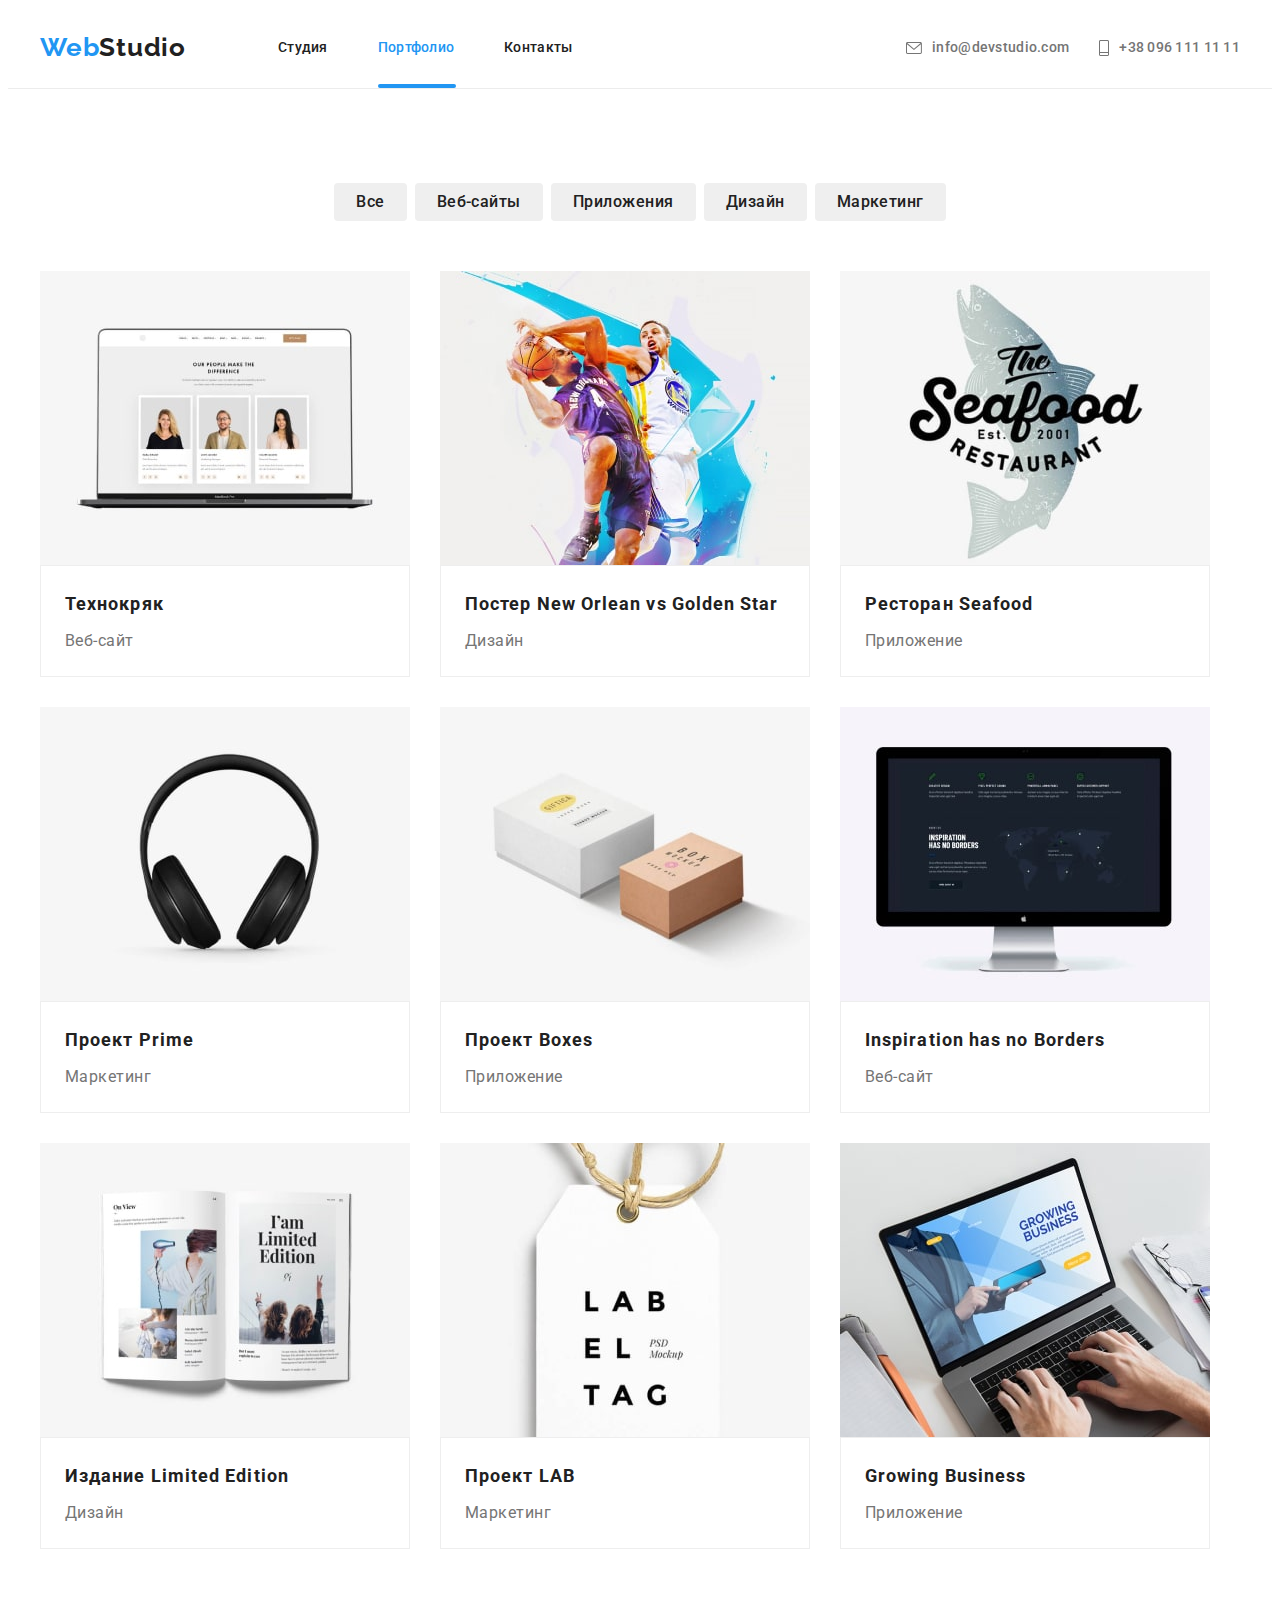
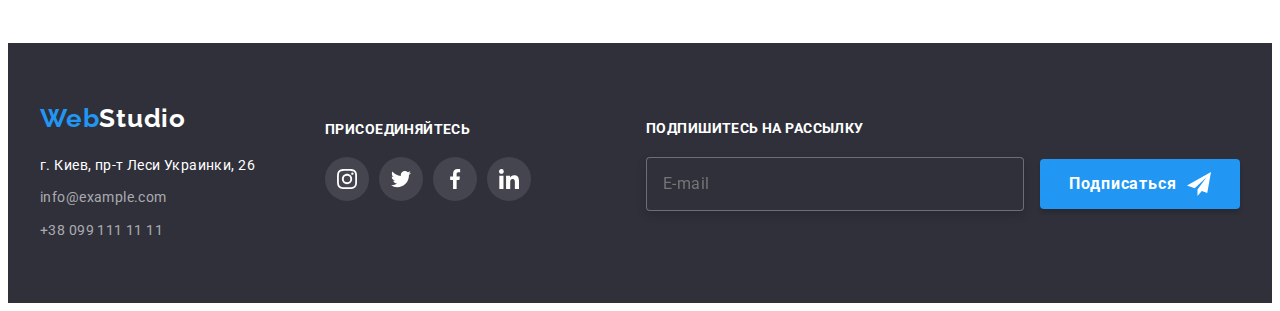
==== portfolio.html @ cbe9bf44 "перекинув дз7" ====
<!DOCTYPE html>
<html lang="ru">
<head>
    <meta charset="UTF-8">
    <meta http-equiv="X-UA-Compatible" content="IE=edge">
    <meta name="viewport" content="width=device-width, initial-scale=1.0">
    <title>Portfolio</title>
    <link rel="stylesheet" href="./css/main.min.css">
    <link rel="preconnect" href="https://fonts.googleapis.com">
    <link rel="preconnect" href="https://fonts.gstatic.com" crossorigin>
    <link href="https://fonts.googleapis.com/css2?family=Raleway:wght@700&family=Roboto:wght@400;500;700;900&display=swap"
        rel="stylesheet">
    <link rel="stylesheet" href="https://cdnjs.cloudflare.com/ajax/libs/modern-normalize/1.1.0/modern-normalize.min.css"
        integrity="sha512-wpPYUAdjBVSE4KJnH1VR1HeZfpl1ub8YT/NKx4PuQ5NmX2tKuGu6U/JRp5y+Y8XG2tV+wKQpNHVUX03MfMFn9Q=="
        crossorigin="anonymous" referrerpolicy="no-referrer" />
</head>
<body>
    <!-- Шапка сторінки -->
    <header class="page-header">
        <div class="container">
        <!-- Основна навігація -->
        <div class="header-style">
        <nav class="header-nav">
            <a href="index.html" class="page-header__logo"><span class="page-header__logo-color">Web</span>Studio</a>
            <ul class="page-header-list">
                <li class="page-header-list__item"><a href="./index.html" class="header-list__link">Студия</a></li>
                <li class="page-header-list__item"><a href="./portfolio.html" class="header-list__link current current-portfolio">Портфолио</a></li>
                <li class="page-header-list__item"><a href="" class="header-list__link">Контакты</a></li>
            </ul>
        </nav>
        <ul class="header-right-list">
            <li class="header-right__item">
                <a class="header-right__link" href="mailto:info@devstudio.com"> 
                <svg class="header-right__icon" width='16' height='12'><use href="./images/icons.svg#icon-email"></use></svg>info@devstudio.com</a>
            </li>
            <li class="header-right__item">
                <a class="header-right__link" href="tel:+380961111111"> 
                <svg class="header-right__icon" width='10' height='16'><use href="./images/icons.svg#icon-phone"></use></svg> +38 096 111 11 11</a>
            </li>
        </ul>
        </div>
        </div>
    </header>
    <!-- Унікальність сторінки -->
    <main class="page-main-portfolio">
    <!-- Перша секція -->
    <section class="first-section-portfolio">
        <div class="container">
        <h1 hidden>Portfolio</h1>
        <ul class="first-section-portfolio-list">
            <li class="first-section-portfolio-list__item"> <button type="button" class="first-section-portfolio-list__btn pointer">Все</button> </li>
            <li class="first-section-portfolio-list__item"> <button type="button" class="first-section-portfolio-list__btn pointer">Веб-сайты</button> </li>
            <li class="first-section-portfolio-list__item"> <button type="button" class="first-section-portfolio-list__btn pointer">Приложения</button> </li>
            <li class="first-section-portfolio-list__item"> <button type="button" class="first-section-portfolio-list__btn pointer">Дизайн</button> </li>
            <li class="first-section-portfolio-list__item"> <button type="button" class="first-section-portfolio-list__btn pointer">Маркетинг</button> </li>
         </ul>
        <ul class="portfolio-second-list">
            <li class="portfolio-second-list__item">
                <div class="portfolio-second-list__thumb">   
                <img src="./images/laptop.jpg" alt="Технокряк" width="370" height="294">
                <p class="portfolio-second-list__text-thumb">Технокряк это современная площадка распространения коронавируса. Компании используют эту платформу для цифрового шпионажа и атак на защищённые сервера конкурентов.</p>
                </div>
                <div class="portfolio-card-border">
                <h2 class="portfolio-second-list__title">Технокряк</h2>
                <p class="portfolio-second-list__text">Веб-сайт</p>
                </div>
            </li>
            <li class="portfolio-second-list__item">
                <div class="portfolio-second-list__thumb">
                <img src="./images/poster.jpg" alt="Постер" width="370" height="294">
                <p class="portfolio-second-list__text-thumb">Технокряк это современная площадка распространения коронавируса. Компании используют эту платформу для цифрового шпионажа и атак на защищённые сервера конкурентов.</p>
                </div>
                <div class="portfolio-card-border">
                <h2 class="portfolio-second-list__title">Постер New Orlean vs Golden Star</h2>
                <p class="portfolio-second-list__text">Дизайн</p>
                </div>
            </li>
            <li class="portfolio-second-list__item">
                <div class="portfolio-second-list__thumb">
                <img src="./images/seafood.jpg" alt="Ресторан" width="370" height="294">
                <p class="portfolio-second-list__text-thumb">Технокряк это современная площадка распространения коронавируса. Компании используют эту платформу для цифрового шпионажа и атак на защищённые сервера конкурентов.</p>
                </div>
                <div class="portfolio-card-border">
                <h2 class="portfolio-second-list__title">Ресторан Seafood</h2>
                <p class="portfolio-second-list__text">Приложение</p>
                </div>
            </li>
            <li class="portfolio-second-list__item">
                <div class="portfolio-second-list__thumb">
                <img src="./images/headphone.jpg" alt="Проект-Prime" width="370" height="294">
                <p class="portfolio-second-list__text-thumb">Технокряк это современная площадка распространения коронавируса. Компании используют эту платформу для цифрового шпионажа и атак на защищённые сервера конкурентов.</p>
                </div>
                <div class="portfolio-card-border">
                <h2 class="portfolio-second-list__title">Проект Prime</h2>
                <p class="portfolio-second-list__text">Маркетинг</p>
                </div>
            </li>
            <li class="portfolio-second-list__item">
                <div class="portfolio-second-list__thumb">
                <img src="./images/boxes.jpg" alt="Проект-Boxes" width="370" height="294">
                <p class="portfolio-second-list__text-thumb">Технокряк это современная площадка распространения коронавируса. Компании используют эту платформу для цифрового шпионажа и атак на защищённые сервера конкурентов.</p>
                </div>
                <div class="portfolio-card-border">
                <h2 class="portfolio-second-list__title">Проект Boxes</h2>
                <p class="portfolio-second-list__text">Приложение</p>
                </div>
            </li>
            <li class="portfolio-second-list__item">
                <div class="portfolio-second-list__thumb">
                <img src="./images/screen.jpg" alt="Монитор" width="370" height="294">
                <p class="portfolio-second-list__text-thumb">Технокряк это современная площадка распространения коронавируса. Компании используют эту платформу для цифрового шпионажа и атак на защищённые сервера конкурентов.</p>
                </div>
                <div class="portfolio-card-border">
                <h2 class="portfolio-second-list__title">Inspiration has no Borders</h2>
                <p class="portfolio-second-list__text">Веб-сайт</p>
                </div>
            </li>
            <li class="portfolio-second-list__item">
                <div class="portfolio-second-list__thumb">
                <img src="./images/book.jpg" alt="Книга" width="370" height="294">
                <p class="portfolio-second-list__text-thumb">Технокряк это современная площадка распространения коронавируса. Компании используют эту платформу для цифрового шпионажа и атак на защищённые сервера конкурентов.</p>
                </div>
                <div class="portfolio-card-border">
                <h2 class="portfolio-second-list__title">Издание Limited Edition</h2>
                <p class="portfolio-second-list__text">Дизайн</p>
                </div>
            </li>
            <li class="portfolio-second-list__item">
                <div class="portfolio-second-list__thumb">
                <img src="./images/lab.jpg" alt="Проект-LAB" width="370" height="294">
                <p class="portfolio-second-list__text-thumb">Технокряк это современная площадка распространения коронавируса. Компании используют эту платформу для цифрового шпионажа и атак на защищённые сервера конкурентов.</p>
                </div>
                <div class="portfolio-card-border">
                <h2 class="portfolio-second-list__title">Проект LAB</h2>
                <p class="portfolio-second-list__text">Маркетинг</p>
                </div>
            </li>
            <li class="portfolio-second-list__item">
                <div class="portfolio-second-list__thumb">
                <img src="./images/business.jpg" alt="Бизнес" width="370" height="294">
                <p class="portfolio-second-list__text-thumb">Технокряк это современная площадка распространения коронавируса. Компании используют эту платформу для цифрового шпионажа и атак на защищённые сервера конкурентов.</p>
                </div>
                <div class="portfolio-card-border">
                <h2 class="portfolio-second-list__title">Growing Business</h2>
                <p class="portfolio-second-list__text">Приложение</p>
                </div>
            </li>
        </ul>
        </div>
    </section>
    </main>
    <!-- підвал сторінки -->
    <footer class="page-footer">
        <div class="container footer">
        <div class="page-footer__left-part left-part">
            <a href="index.html" class="left-part__link"><span class="page-footer__logo-color">Web</span>Studio</a>
        <address class="page-footer-location">
            г. Киев, пр-т Леси Украинки, 26 <br>
            <a href="mailto:info@example.com" class="page-footer-location__link">info@example.com</a> <br>
            <a href="tel:+380991111111" class="page-footer-location__link">+38 099 111 11 11</a>
        </address>
        </div>
        <div class="page-footer__center-part center-part">
            <h3 class="center-part__text">ПРИСОЕДИНЯЙТЕСЬ</h3>
            <ul class="center-part__list">
                <li class="center-part__item">
                    <a class="center-part__link" href="https://www.instagram.com/" target="_blank">
                        <svg class="center-part__icon" width='20' height='20'>
                            <use href="./images/icons.svg#icon-instagram"></use>
                        </svg>
                    </a>
                </li>
                <li class="center-part__item">
                    <a class="center-part__link" href="https://twitter.com/?lang=uk" target="_blank">
                        <svg class="center-part__icon" width='20' height='20'>
                            <use href="./images/icons.svg#icon-twitter"></use>
                        </svg>
                    </a>
                </li>
                <li class="center-part__item">
                    <a class="center-part__link" href="https://uk-ua.facebook.com/" target="_blank" >
                        <svg class="center-part__icon" width='20' height='20'>
                            <use href="./images/icons.svg#icon-facebook"></use>
                        </svg>
                    </a>
                </li>
                <li class="center-part__item">
                    <a class="center-part__link" href="https://www.linkedin.com/" target="_blank">
                        <svg class="center-part__icon" width='20' height='20'>
                            <use href="./images/icons.svg#icon-linkedin"></use>
                        </svg>
                    </a>
                </li>
            </ul>
        </div>
        <div class="page-footer__right-part right-part">
            <form action="" autocomplete="off">
                <p class="right-part__text">Подпишитесь на рассылку</p>
                <label for="mail"></label>
                <input class="right-part__input" type="email" name="mail" id="mail" placeholder="E-mail">
                <button class="page-footer-button" type="submit">Подписаться<svg class="page-footer-button__icon" width='24' height='24'><use href="./images/icons.svg#icon-send"></use></svg></button>
            </form>
        </div>
        </div>
    </footer>
</body>
</html>
---- css/main.min.css ----
:root{--blue-text-color: #2196f3;--title-text-color: #212121;--secondary-text-color: #ffffff;--primary-text-color: #757575;--support-text-color: rgba(255, 255, 255, 0.6);--color-four-section: #f5f4fa;--background-color-footer: #2f303a;--time-animation: 250ms;--cubik-transform: cubic-bezier(0.4, 0, 0.2, 1)}body{font-family:"Roboto", sans-serif;color:var(--title-text-color);font-style:normal}img{display:block;max-width:100%}.container{padding-left:15px;padding-right:15px;width:1200px;margin:0 auto}.page-header{background-color:var(--secondary-text-color);border-bottom:1px solid #ececec}.header-style{display:flex;align-items:center}.header-nav{display:flex;align-items:center;position:relative}.page-header__logo{color:var(--title-text-color);font-family:"Raleway", serif;font-style:normal;font-weight:bold;font-size:26px;line-height:1.19;letter-spacing:0.03em;text-decoration:none;width:145px;display:block;margin-right:auto;margin-top:24px;margin-bottom:25px}.page-header__logo-color,.page-footer__logo-color{color:var(--blue-text-color)}.page-header-list{list-style:none;display:flex;padding-left:93px;margin-top:0px;margin-bottom:0px}.page-header-list__item:not(:last-child){margin-right:50px}.header-right-list{display:flex;align-items:center;margin-left:auto;margin-top:0;margin-bottom:0;padding-left:0;list-style:none}.header-right__item{margin-right:30px}.header-right__item:last-child{margin-right:0}.header-right__item:hover,.header-right__item:focus{fill:var(--blue-text-color);transition:fill var(--time-animation) var(--cubik-transform)}.header-list__link{display:flex;padding-top:20px;padding-bottom:20px;transition:var(--time-animation) var(--cubik-transform);color:var(--title-text-color);text-decoration:none;font-family:"Roboto";font-style:normal;font-weight:500;font-size:14px;line-height:1.14;letter-spacing:0.02em}.header-list__link:hover,.header-list__link:focus{color:var(--blue-text-color);transition:color var(--time-animation) var(--cubik-transform)}.page-header .current{color:#2196f3;font-weight:500;font-size:14px}.page-header .current::after{position:absolute;bottom:0px;content:"";width:48px;height:4px;background-color:var(--blue-text-color);border-radius:4px;margin-top:28px}.page-header .current-portfolio::after{position:absolute;bottom:0px;content:"";width:78px;height:4px;background-color:var(--blue-text-color);border-radius:4px;margin-top:28px}.header-right__link{color:var(--primary-text-color);text-decoration:none;font-family:"Roboto";font-style:normal;font-weight:500;font-size:14px;line-height:1.14;letter-spacing:0.02em}.header-right__link:hover,.header-right__link:focus{color:var(--blue-text-color);transition:color var(--time-animation) var(--cubik-transform)}.header-right__link{display:flex;align-items:center;padding-top:20px;padding-bottom:20px;fill:var(--primary-text-color);transition:var(--time-animation) var(--cubik-transform)}.header-right__link:hover,.header-right__link:focus{fill:var(--blue-text-color);transition:fill var(--time-animation) var(--cubik-transform)}.header-right__icon{display:flex;align-items:center;margin-right:10px}.first-section{padding-top:200px;padding-bottom:200px}.first-section__style{background-color:#2f303a;background-image:linear-gradient(rgba(47,48,58,0.4), rgba(47,48,58,0.4)),url("../images/background-studio.jpg");background-repeat:no-repeat;background-position:center}.first-section__title{color:var(--secondary-text-color);font-family:"Roboto";font-style:normal;font-weight:900;font-size:44px;line-height:1.36;text-align:center;letter-spacing:0.06em;width:696px;display:inline-block;margin-bottom:30px;margin-left:237px;margin-right:237px;margin-top:0}.first-section__btn{color:var(--secondary-text-color);background-color:var(--blue-text-color);font-family:"Roboto";font-style:normal;font-weight:bold;font-size:16px;line-height:1.87;text-align:center;letter-spacing:0.06em;min-width:200px;display:inline-block;padding:10px;margin-top:0px;margin-left:485px;margin-right:485px;box-shadow:0px 4px 4px rgba(0,0,0,0.15);border-radius:4px;border:none;transition:var(--time-animation) var(--cubik-transform)}.first-section__btn:hover,.first-section__btn:focus{color:var(--blue-text-color);background-color:var(--secondary-text-color);border:none;transition:background-color var(--time-animation) var(--cubik-transform),color var(--time-animation) var(--cubik-transform),border var(--time-animation) var(--cubik-transform)}.pointer{cursor:pointer}.backdrop{position:fixed;top:0;left:0;width:100vw;height:100vh;background-color:rgba(0,0,0,0.2);display:flex;align-items:center;justify-content:center;opacity:1;transition:opacity 250ms cubic-bezier(0.4, 0, 0.2, 1);z-index:2}.backdrop.is-hidden .modal{transform:scale(0.8)}.backdrop.is-hidden{opacity:0;pointer-events:none}.modal{position:relative;min-height:581px;min-width:528px;background-color:#fff;box-shadow:0px 1px 3px rgba(0,0,0,0.12),0px 1px 1px rgba(0,0,0,0.14),0px 2px 1px rgba(0,0,0,0.2);border-radius:4px;transform:scale(1);transition:transform 250ms cubic-bezier(0.4, 0, 0.2, 1)}.modal__btn{position:absolute;right:8px;top:8px;width:30px;height:30px;border:1px solid rgba(0,0,0,0.1);background-color:unset;border-radius:50%;padding:0;margin:0;display:flex;align-items:center;justify-content:center}.modal__close-icon{transition:var(--time-animation) var(--cubik-transform)}.modal__close-icon:hover,.modal__close-icon:focus{fill:var(--blue-text-color);cursor:pointer;transition:fill var(--time-animation) var(--cubik-transform)}.form{max-width:100%;margin-left:auto;margin-right:auto;padding:40px}.form__text{font-family:Roboto;font-style:normal;font-weight:bold;font-size:20px;line-height:1.15;text-align:center;letter-spacing:0.03em;color:#212121;display:flex;align-items:center;justify-content:center}.form-field{display:flex;flex-direction:column;margin-top:10px;position:relative}.form-field__label{font-family:Roboto;font-style:normal;font-weight:normal;font-size:12px;line-height:1.16;letter-spacing:0.01em;color:#757575;margin-bottom:4px}.form-field__input{width:448px;height:40px;border:1px solid rgba(33,33,33,0.2);border-radius:4px;padding:11px 42px;transition:var(--time-animation) var(--cubik-transform)}.form-field__input:hover,.form-field__input:focus{border-color:var(--blue-text-color);outline:none;cursor:pointer;transition:border-color var(--time-animation) var(--cubik-transform)}.form-field__icon{right:0;left:0;position:absolute;transform:translateY(60%);margin-left:12px;transition:var(--time-animation) var(--cubik-transform)}.form-field__icon:hover,.form-field__icon:focus{fill:var(--blue-text-color);cursor:pointer;transition:fill var(--time-animation) var(--cubik-transform)}.form-field__input:hover+.form-field__icon,.form-field__input:focus+.form-field__icon{fill:var(--blue-text-color);transition:fill var(--time-animation) var(--cubik-transform)}.form-field__textarea{padding:12px 16px;width:448px;height:120px;resize:none;border:1px solid rgba(33,33,33,0.2);border-radius:4px;transition:var(--time-animation) var(--cubik-transform)}.form-field__textarea:hover,.form-field__textarea:focus{border-color:var(--blue-text-color);outline:none;cursor:pointer;transition:border-color var(--time-animation) var(--cubik-transform)}.form-field textarea::placeholder{font-family:Roboto;font-style:normal;font-weight:normal;font-size:14px;line-height:1.14;letter-spacing:0.01em;color:rgba(117,117,117,0.5)}.form-checkbox{position:relative;display:flex;align-items:center;justify-content:center;margin-top:20px;margin-bottom:30px}.form-checkbox__text{font-family:Roboto;font-style:normal;font-weight:normal;font-size:14px;line-height:1.71;letter-spacing:0.03em;color:#757575;display:flex;align-items:center}.form-checkbox__input{position:absolute;width:1px;height:1px;margin:-1px;border:0;padding:0;clip:rect(0 0 0 0);overflow:hidden}.form-checkbox__icon-border{display:inline-block;width:16px;height:15px;border:2px solid #212121;border-radius:3px;margin-right:8px;position:relative}.form-checkbox__input:checked+.form-checkbox__icon-border{border-color:transparent;background-color:var(--blue-text-color);background-image:url("../images/check.svg");background-size:contain;background-origin:border-box;background-repeat:no-repeat;background-position:0% 50%}.form-checkbox__contract-link{color:var(--blue-text-color);font-family:Roboto;font-style:normal;font-weight:normal;font-size:14px;line-height:1.71;letter-spacing:0.03em;margin-left:4px}.form-checkbox__contract-link:hover,.form-checkbox__contract-link:focus{color:var(--blue-text-color)}.form-button{width:200px;height:50px;display:flex;margin-left:auto;margin-right:auto;align-items:center;justify-content:center;font-family:Roboto;font-style:normal;font-weight:bold;font-size:16px;line-height:1.87;letter-spacing:0.06em;color:#ffffff;padding:0;background-color:var(--blue-text-color);box-shadow:0px 4px 4px rgba(0,0,0,0.15);border-radius:4px;border:none;cursor:pointer}.second-section{background-color:var(--secondary-text-color);margin-top:0px;margin-bottom:0px;padding-top:94px;padding-bottom:94px}.second-section-list{list-style:none;margin-top:0px;margin-bottom:0px;padding-left:0px;display:flex;flex-wrap:wrap}.second-section-list__item{width:270px;margin-right:30px}.second-section-list__item:nth-child(4n){margin-right:0}.second-section-list__thumb{background-color:#f5f4fa;margin-bottom:30px;height:120px;display:flex;align-items:center;justify-content:center}.second-section-list__icon{display:flex;align-items:center}.second-section-list__title{color:var(--title-text-color);font-family:Roboto;font-style:normal;font-weight:bold;font-size:14px;line-height:1.14;letter-spacing:0.03em;margin-top:0px;margin-bottom:0px}.second-section-list__text{color:var(--primary-text-color);font-family:Roboto;font-style:normal;font-weight:normal;font-size:14px;line-height:1.71;letter-spacing:0.03em;margin-bottom:0}.third-section{padding-bottom:94px}.third-section__title{color:var(--title-text-color);font-family:Roboto;font-style:normal;font-weight:bold;font-size:36px;line-height:1.16;text-align:center;letter-spacing:0.03em;display:block;margin-top:0;margin-bottom:50px;margin-right:0;margin-left:0}.third-section-list{list-style:none;display:flex;margin-top:0;margin-bottom:0;padding-left:0;margin-right:0}.third-section-list__item{display:flex;width:370px;margin-right:30px;position:relative;align-items:center;justify-content:center;z-index:1}.third-section-list__item:nth-child(3n){margin-right:0}.third-section-list__text{font-family:Roboto;font-style:normal;font-weight:bold;font-size:14px;line-height:1.14;text-align:center;letter-spacing:0.03em;text-transform:uppercase;display:flex;position:absolute;bottom:0px;margin:0;color:#fff;background-color:rgba(47,48,58,0.8);height:70px;width:370px;align-items:center;justify-content:center}.four-section{background-color:var(--color-four-section);margin-bottom:0px;padding-bottom:94px;padding-top:94px}.four-section__team{color:var(--title-text-color);font-family:Roboto;font-style:normal;font-weight:bold;font-size:36px;line-height:1.16;text-align:center;letter-spacing:0.03em;display:block;margin-top:0;margin-bottom:50px;margin-right:0;margin-left:0}.four-section-list{list-style:none;margin-top:0px;margin-bottom:0px;padding-left:0px;display:flex}.four-section-list__item{display:inline-block;width:270px;margin-right:30px;box-shadow:0px 1px 3px rgba(0,0,0,0.12),0px 1px 1px rgba(0,0,0,0.14),0px 2px 1px rgba(0,0,0,0.2);border-radius:0px 0px 4px 4px}.four-section-list__item:nth-child(4n){margin-right:0}.four-section-list__underside{padding-top:30px;padding-bottom:30px;background-color:#fff}.four-section-list__title{margin-top:0;margin-bottom:10px}.four-section-list__title{color:var(--title-text-color);font-family:Roboto;font-style:normal;font-weight:500;font-size:16px;line-height:1.18;text-align:center;letter-spacing:0.03em}.four-section-list__text{color:var(--primary-text-color);font-family:Roboto;font-style:normal;font-weight:normal;font-size:16px;line-height:1.18;text-align:center;letter-spacing:0.03em;margin-bottom:16px;margin-top:0px}.social-list{list-style:none;display:flex;margin-bottom:0;margin-top:0;justify-content:center;padding:0}.social-list__item{width:40px;height:40px;padding:0;border:none;color:#afb1b8;border-radius:50%;align-items:center;display:flex;justify-content:center;margin-right:10px}.social-list__item:nth-child(4n){margin-right:0}.social-list__link{display:flex;justify-content:center;align-items:center;width:40px;height:40px;border-radius:50%;transition:var(--time-animation) var(--cubik-transform)}.social-list__link:hover,.social-list__link:focus{background-color:var(--blue-text-color);transition:background-color var(--time-animation) var(--cubik-transform)}.social-list__icon{display:flex;fill:#afb1b8}.social-list__icon:hover{fill:#ffffff;transition:fill var(--time-animation) var(--cubik-transform)}.social-list__link:hover .social-list__icon,.social-list__link:focus .social-list__icon{fill:#fff}.center-part__link:hover .social-list__icon,.center-part__link:focus .social-list__icon{fill:#fff;transition:fill var(--time-animation) var(--cubik-transform)}.five-section{margin-bottom:0px;padding-bottom:94px;padding-top:94px}.five-section__title{color:var(--title-text-color);font-family:Roboto;font-style:normal;font-weight:bold;font-size:36px;line-height:42px;text-align:center;letter-spacing:0.03em;margin-top:0;margin-bottom:50px}.five-section-list{list-style:none;display:flex;margin-bottom:0;margin-top:0;justify-content:center;padding:0}.five-section-list__item{margin-right:30px;display:flex}.five-section-list__item:nth-child(6n){margin-right:0}.five-section-list__link{border:1px solid #afb1b8;border-radius:4px;padding:16px 32px;display:flex;transition:var(--time-animation) var(--cubik-transform)}.five-section-list__link:hover{border-color:var(--blue-text-color);transition:border-color var(--time-animation) var(--cubik-transform)}.five-section-list__icon{display:flex;fill:#afb1b8;transition:var(--time-animation) var(--cubik-transform)}.five-section-list__icon:hover{fill:var(--blue-text-color);cursor:pointer;transition:fill var(--time-animation) var(--cubik-transform)}.five-section-list__link:hover .five-section-list__icon,.five-section-list__link:focus .five-section-list__icon{fill:var(--blue-text-color);transition:fill var(--time-animation) var(--cubik-transform)}.page-footer{background-color:var(--background-color-footer);padding-top:60px;padding-bottom:60px}.footer{display:flex}.page-footer__left-part{margin-right:70px}.left-part__link{color:var(--secondary-text-color);font-family:"Raleway", serif;font-style:normal;font-weight:bold;font-size:26px;line-height:1.19;letter-spacing:0.03em;text-decoration:none;width:145px;display:inline-block;margin-top:0px;margin-bottom:20px;margin-right:0;margin-left:0}.page-footer__logo-color{color:var(--blue-text-color)}.page-footer-location{color:var(--secondary-text-color);font-family:Roboto;font-style:normal;font-weight:normal;font-size:14px;line-height:1.71;letter-spacing:0.03em}.page-footer-location__link{display:inline-block;margin-top:9px;color:var(--support-text-color);text-decoration:none;transition:var(--time-animation) var(--cubik-transform)}.page-footer-location__link:hover,.page-footer-location__link:focus{color:var(--blue-text-color);transition:color var(--time-animation) var(--cubik-transform)}.page-footer__center-part{align-items:center;justify-content:center;padding-top:18px}.center-part__text{font-family:Roboto;font-style:normal;font-weight:bold;font-size:14px;line-height:16px;letter-spacing:0.03em;text-transform:uppercase;color:#fff;display:flex;margin-bottom:20px;margin-top:0}.center-part__list{list-style:none;margin:0;padding:0;align-items:center;justify-content:center;display:flex}.center-part__item{margin-right:10px}.center-part__item:nth-child(4n){margin-right:0}.center-part__link{display:flex;justify-content:center;align-items:center;width:44px;height:44px;border-radius:50%;background-color:rgba(255,255,255,0.1);transition:var(--time-animation) var(--cubik-transform)}.center-part__link:hover,.center-part__link:focus{background-color:var(--blue-text-color);transition:background-color var(--time-animation) var(--cubik-transform)}.center-part__icon{display:flex;fill:#fff}.page-footer__right-part{align-items:center;justify-content:center;margin-left:auto;padding-top:18px}.right-part__text{font-family:Roboto;font-style:normal;font-weight:bold;font-size:14px;line-height:1.14;letter-spacing:0.03em;text-transform:uppercase;color:#ffffff;margin-top:0;margin-bottom:20px}.right-part__input{width:358px;height:50px;font-family:Roboto;font-style:normal;font-weight:normal;font-size:16px;line-height:1.25;letter-spacing:0.03em;color:rgba(255,255,255,0.6);background-color:var(--background-color-footer);border:1px solid rgba(255,255,255,0.3);filter:drop-shadow(0px 4px 4px rgba(0,0,0,0.15));border-radius:4px;padding-left:16px}.page-footer-button{width:200px;height:50px;font-family:Roboto;font-style:normal;font-weight:bold;font-size:16px;line-height:1.87;letter-spacing:0.06em;color:#ffffff;background-color:var(--blue-text-color);box-shadow:0px 4px 4px rgba(0,0,0,0.15);border-radius:4px;border:none;margin-left:12px;padding:0;display:inline-flex;align-items:center;justify-content:center;cursor:pointer}.page-footer-button__icon{fill:#fff;margin-left:10px}.first-section-portfolio{padding-top:94px;padding-bottom:94px}.first-section-portfolio-list{list-style:none;display:flex;align-items:center;justify-content:center;padding:0;padding-top:0px;margin-bottom:50px;margin-top:0}.first-section-portfolio-list__item{display:flex;padding:0;margin-top:0px;margin-right:8px}.first-section-portfolio-list__item:nth-child(5n){margin-right:0}.first-section-portfolio-list__btn{color:var(--title-text-color);font-family:Roboto;font-style:normal;font-weight:500;font-size:16px;line-height:1.62;text-align:center;letter-spacing:0.03em;display:flex;padding:6px 22px;margin:0px;border:1px solid #f5f4fa;border:none;border-radius:4px;transition:var(--time-animation) var(--cubik-transform)}.first-section-portfolio-list__btn:hover,.first-section-portfolio-list__btn:focus{box-shadow:0px 3px 1px rgba(0,0,0,0.1),0px 1px 2px rgba(0,0,0,0.08),0px 2px 2px rgba(0,0,0,0.12);transition:box-shadow var(--time-animation) var(--cubik-transform)}.first-section-portfolio-list__btn:hover,.first-section-portfolio-list__btn:focus{color:var(--secondary-text-color);background-color:var(--blue-text-color);transition:background-color var(--time-animation) var(--cubik-transform)}.pointer{cursor:pointer}.portfolio-second-list{list-style:none;margin-top:0px;margin-bottom:0px;padding-left:0px;display:flex;flex-wrap:wrap}.portfolio-second-list__item{width:370px;margin-right:30px;margin-bottom:30px}.portfolio-second-list__item:hover,.portfolio-second-list__item:focus{box-shadow:0px 1px 1px rgba(0,0,0,0.12),0px 4px 4px rgba(0,0,0,0.06),1px 4px 6px rgba(0,0,0,0.16);cursor:pointer;transition:box-shadow var(--time-animation) var(--cubik-transform)}.portfolio-second-list__item:nth-child(3n){margin-right:0px}.portfolio-second-list__item:nth-last-child(-n+3){margin-bottom:0px}.portfolio-second-list__thumb{position:relative;overflow:hidden}.portfolio-second-list__thumb::before{position:absolute;display:inline-block;content:"";width:100%;height:100%}.portfolio-second-list__item:hover .portfolio-second-list__thumb::before{transform:translateY(0%);transition:transform 550ms cubic-bezier(0.4, 0, 0.2, 1)}.portfolio-second-list__text-thumb{position:absolute;top:0;left:0;padding:63px 24px;margin:0;color:#ffffff;font-family:Roboto;font-style:normal;font-weight:normal;font-size:18px;line-height:1.55;letter-spacing:0.03em;width:370px;height:294px;background-color:rgba(33,150,243,0.9);transform:translateY(105%);transition:transform 550ms cubic-bezier(0.4, 0, 0.2, 1)}.portfolio-second-list__item:hover .portfolio-second-list__text-thumb{transform:translateY(0%);transition:transform 550ms cubic-bezier(0.4, 0, 0.2, 1)}.portfolio-card-border{padding:20px 24px;border:1px solid #eeeeee}.portfolio-second-list__title{color:var(--title-text-color);font-family:Roboto;font-style:normal;font-weight:bold;font-size:18px;line-height:2;letter-spacing:0.06em;margin-bottom:4px;margin-top:0}.portfolio-second-list__text{color:var(--primary-text-color);font-family:Roboto;font-style:normal;font-weight:normal;font-size:16px;line-height:1.87;letter-spacing:0.03em;margin-bottom:0;margin-top:0}
/*# sourceMappingURL=main.min.css.map */
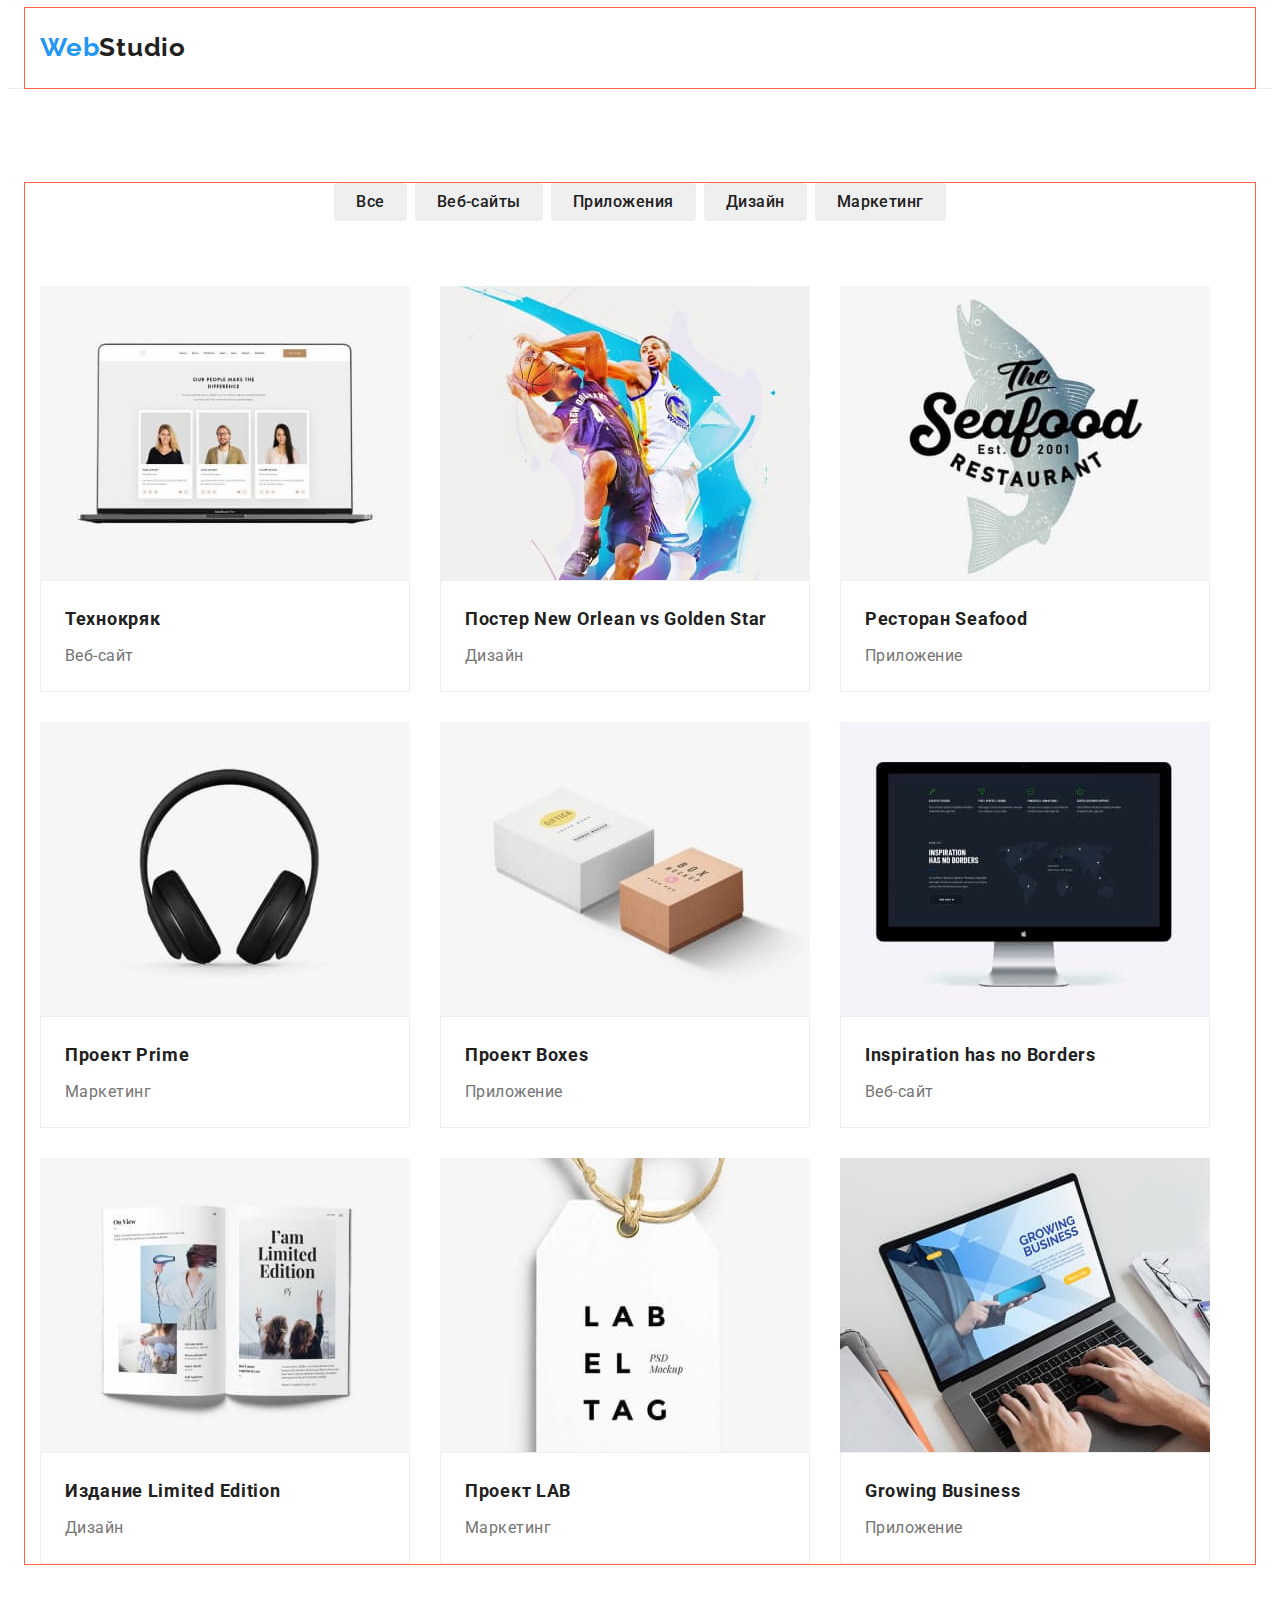
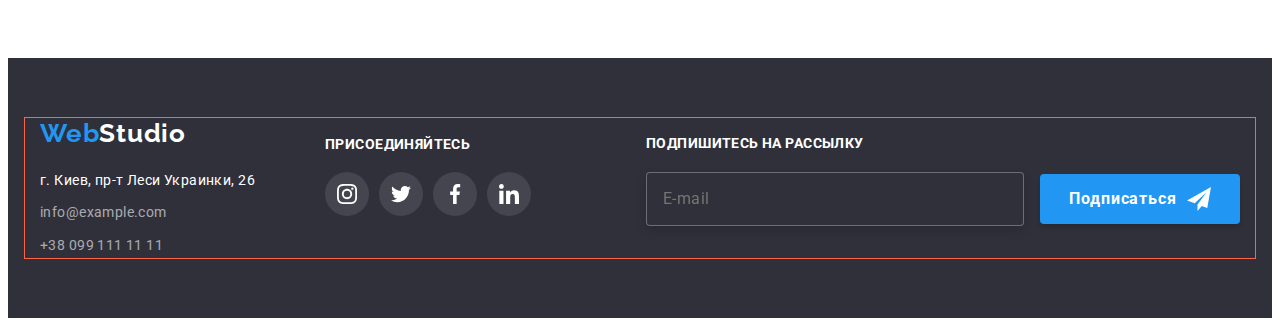
==== commit de283eea: "початок створення меню" ====
--- a/portfolio.html
+++ b/portfolio.html
@@ -18,7 +18,6 @@
     <!-- Шапка сторінки -->
     <header class="page-header">
         <div class="container">
-        <!-- Основна навігація -->
         <div class="header-style">
         <nav class="header-nav">
             <a href="index.html" class="page-header__logo"><span class="page-header__logo-color">Web</span>Studio</a>
@@ -56,8 +55,22 @@
          </ul>
         <ul class="portfolio-second-list">
             <li class="portfolio-second-list__item">
-                <div class="portfolio-second-list__thumb">   
-                <img src="./images/laptop.jpg" alt="Технокряк" width="370" height="294">
+                <div class="portfolio-second-list__thumb">
+                    <picture>
+                        <source 
+                        srcset="./images/desktop/portfolio1.jpg 1x, ./images/desktop/portfolio1@2x.jpg 2x" 
+                        media="(min-width:1200px)"
+                        />
+                        <source 
+                        srcset="./images/tablet/portfolio1.jpg 1x, ./images/tablet/portfolio1@2x.jpg 2x" 
+                        media="(min-width:768px)"
+                        />
+                        <source 
+                        srcset="./images/mobile/portfolio1.jpg 1x, ./images/mobile/portfolio1@2x.jpg 2x" 
+                        media="(min-width:480px)" 
+                        />
+                    <img src="./images/laptop.jpg" alt="Технокряк">
+                    </picture>   
                 <p class="portfolio-second-list__text-thumb">Технокряк это современная площадка распространения коронавируса. Компании используют эту платформу для цифрового шпионажа и атак на защищённые сервера конкурентов.</p>
                 </div>
                 <div class="portfolio-card-border">
@@ -67,7 +80,21 @@
             </li>
             <li class="portfolio-second-list__item">
                 <div class="portfolio-second-list__thumb">
-                <img src="./images/poster.jpg" alt="Постер" width="370" height="294">
+                    <picture>
+                        <source 
+                        srcset="./images/desktop/portfolio2.jpg 1x, ./images/desktop/portfolio2@2x.jpg 2x" 
+                        media="(min-width:1200px)"
+                        />
+                        <source 
+                        srcset="./images/tablet/portfolio2.jpg 1x, ./images/tablet/portfolio2@2x.jpg 2x" 
+                        media="(min-width:768px)"
+                        />
+                        <source 
+                        srcset="./images/mobile/portfolio2.jpg 1x, ./images/mobile/portfolio2@2x.jpg 2x" 
+                        media="(min-width:480px)" 
+                        />
+                    <img src="./images/poster.jpg" alt="Постер">
+                    </picture>
                 <p class="portfolio-second-list__text-thumb">Технокряк это современная площадка распространения коронавируса. Компании используют эту платформу для цифрового шпионажа и атак на защищённые сервера конкурентов.</p>
                 </div>
                 <div class="portfolio-card-border">
@@ -77,7 +104,21 @@
             </li>
             <li class="portfolio-second-list__item">
                 <div class="portfolio-second-list__thumb">
-                <img src="./images/seafood.jpg" alt="Ресторан" width="370" height="294">
+                    <picture>
+                        <source 
+                        srcset="./images/desktop/portfolio3.jpg 1x, ./images/desktop/portfolio3@2x.jpg 2x" 
+                        media="(min-width:1200px)"
+                        />
+                        <source 
+                        srcset="./images/tablet/portfolio3.jpg 1x, ./images/tablet/portfolio3@2x.jpg 2x" 
+                        media="(min-width:768px)"
+                        />
+                        <source 
+                        srcset="./images/mobile/portfolio3.jpg 1x, ./images/mobile/portfolio3@2x.jpg 2x" 
+                        media="(min-width:480px)" 
+                        />
+                    <img src="./images/seafood.jpg" alt="Ресторан">
+                    </picture>
                 <p class="portfolio-second-list__text-thumb">Технокряк это современная площадка распространения коронавируса. Компании используют эту платформу для цифрового шпионажа и атак на защищённые сервера конкурентов.</p>
                 </div>
                 <div class="portfolio-card-border">
@@ -87,7 +128,21 @@
             </li>
             <li class="portfolio-second-list__item">
                 <div class="portfolio-second-list__thumb">
-                <img src="./images/headphone.jpg" alt="Проект-Prime" width="370" height="294">
+                    <picture>
+                        <source 
+                        srcset="./images/desktop/portfolio4.jpg 1x, ./images/desktop/portfolio4@2x.jpg 2x" 
+                        media="(min-width:1200px)"
+                        />
+                        <source 
+                        srcset="./images/tablet/portfolio4.jpg 1x, ./images/tablet/portfolio4@2x.jpg 2x" 
+                        media="(min-width:768px)"
+                        />
+                        <source 
+                        srcset="./images/mobile/portfolio4.jpg 1x, ./images/mobile/portfolio4@2x.jpg 2x" 
+                        media="(min-width:480px)" 
+                        />
+                    <img src="./images/headphone.jpg" alt="Проект-Prime">
+                    </picture>
                 <p class="portfolio-second-list__text-thumb">Технокряк это современная площадка распространения коронавируса. Компании используют эту платформу для цифрового шпионажа и атак на защищённые сервера конкурентов.</p>
                 </div>
                 <div class="portfolio-card-border">
@@ -97,7 +152,21 @@
             </li>
             <li class="portfolio-second-list__item">
                 <div class="portfolio-second-list__thumb">
-                <img src="./images/boxes.jpg" alt="Проект-Boxes" width="370" height="294">
+                    <picture>
+                        <source 
+                        srcset="./images/desktop/portfolio5.jpg 1x, ./images/desktop/portfolio5@2x.jpg 2x" 
+                        media="(min-width:1200px)"
+                        />
+                        <source 
+                        srcset="./images/tablet/portfolio5.jpg 1x, ./images/tablet/portfolio5@2x.jpg 2x" 
+                        media="(min-width:768px)"
+                        />
+                        <source 
+                        srcset="./images/mobile/portfolio5.jpg 1x, ./images/mobile/portfolio5@2x.jpg 2x" 
+                        media="(min-width:480px)" 
+                        />
+                    <img src="./images/boxes.jpg" alt="Проект-Boxes">
+                    </picture>
                 <p class="portfolio-second-list__text-thumb">Технокряк это современная площадка распространения коронавируса. Компании используют эту платформу для цифрового шпионажа и атак на защищённые сервера конкурентов.</p>
                 </div>
                 <div class="portfolio-card-border">
@@ -107,7 +176,21 @@
             </li>
             <li class="portfolio-second-list__item">
                 <div class="portfolio-second-list__thumb">
-                <img src="./images/screen.jpg" alt="Монитор" width="370" height="294">
+                    <picture>
+                        <source 
+                        srcset="./images/desktop/portfolio6.jpg 1x, ./images/desktop/portfolio6@2x.jpg 2x" 
+                        media="(min-width:1200px)"
+                        />
+                        <source 
+                        srcset="./images/tablet/portfolio6.jpg 1x, ./images/tablet/portfolio6@2x.jpg 2x" 
+                        media="(min-width:768px)"
+                        />
+                        <source 
+                        srcset="./images/mobile/portfolio6.jpg 1x, ./images/mobile/portfolio6@2x.jpg 2x" 
+                        media="(min-width:480px)" 
+                        />
+                    <img src="./images/screen.jpg" alt="Монитор">
+                    </picture>
                 <p class="portfolio-second-list__text-thumb">Технокряк это современная площадка распространения коронавируса. Компании используют эту платформу для цифрового шпионажа и атак на защищённые сервера конкурентов.</p>
                 </div>
                 <div class="portfolio-card-border">
@@ -117,7 +200,21 @@
             </li>
             <li class="portfolio-second-list__item">
                 <div class="portfolio-second-list__thumb">
-                <img src="./images/book.jpg" alt="Книга" width="370" height="294">
+                    <picture>
+                        <source 
+                        srcset="./images/desktop/portfolio7.jpg 1x, ./images/desktop/portfolio7@2x.jpg 2x" 
+                        media="(min-width:1200px)"
+                        />
+                        <source 
+                        srcset="./images/tablet/portfolio7.jpg 1x, ./images/tablet/portfolio7@2x.jpg 2x" 
+                        media="(min-width:768px)"
+                        />
+                        <source 
+                        srcset="./images/mobile/portfolio7.jpg 1x, ./images/mobile/portfolio7@2x.jpg 2x" 
+                        media="(min-width:480px)" 
+                        />
+                    <img src="./images/book.jpg" alt="Книга">
+                    </picture>
                 <p class="portfolio-second-list__text-thumb">Технокряк это современная площадка распространения коронавируса. Компании используют эту платформу для цифрового шпионажа и атак на защищённые сервера конкурентов.</p>
                 </div>
                 <div class="portfolio-card-border">
@@ -127,7 +224,21 @@
             </li>
             <li class="portfolio-second-list__item">
                 <div class="portfolio-second-list__thumb">
-                <img src="./images/lab.jpg" alt="Проект-LAB" width="370" height="294">
+                    <picture>
+                        <source 
+                        srcset="./images/desktop/portfolio8.jpg 1x, ./images/desktop/portfolio8@2x.jpg 2x" 
+                        media="(min-width:1200px)"
+                        />
+                        <source 
+                        srcset="./images/tablet/portfolio8.jpg 1x, ./images/tablet/portfolio8@2x.jpg 2x" 
+                        media="(min-width:768px)"
+                        />
+                        <source 
+                        srcset="./images/mobile/portfolio8.jpg 1x, ./images/mobile/portfolio8@2x.jpg 2x" 
+                        media="(min-width:480px)" 
+                        />
+                    <img src="./images/lab.jpg" alt="Проект-LAB">
+                    </picture>
                 <p class="portfolio-second-list__text-thumb">Технокряк это современная площадка распространения коронавируса. Компании используют эту платформу для цифрового шпионажа и атак на защищённые сервера конкурентов.</p>
                 </div>
                 <div class="portfolio-card-border">
@@ -137,7 +248,21 @@
             </li>
             <li class="portfolio-second-list__item">
                 <div class="portfolio-second-list__thumb">
-                <img src="./images/business.jpg" alt="Бизнес" width="370" height="294">
+                    <picture>
+                        <source 
+                        srcset="./images/desktop/portfolio9.jpg 1x, ./images/desktop/portfolio9@2x.jpg 2x" 
+                        media="(min-width:1200px)"
+                        />
+                        <source 
+                        srcset="./images/tablet/portfolio9.jpg 1x, ./images/tablet/portfolio9@2x.jpg 2x" 
+                        media="(min-width:768px)"
+                        />
+                        <source 
+                        srcset="./images/mobile/portfolio9.jpg 1x, ./images/mobile/portfolio9@2x.jpg 2x" 
+                        media="(min-width:480px)" 
+                        />
+                    <img src="./images/business.jpg" alt="Бизнес">
+                    </picture>
                 <p class="portfolio-second-list__text-thumb">Технокряк это современная площадка распространения коронавируса. Компании используют эту платформу для цифрового шпионажа и атак на защищённые сервера конкурентов.</p>
                 </div>
                 <div class="portfolio-card-border">
--- a/css/main.min.css
+++ b/css/main.min.css
@@ -1,2 +1,2 @@
-:root{--blue-text-color: #2196f3;--title-text-color: #212121;--secondary-text-color: #ffffff;--primary-text-color: #757575;--support-text-color: rgba(255, 255, 255, 0.6);--color-four-section: #f5f4fa;--background-color-footer: #2f303a;--time-animation: 250ms;--cubik-transform: cubic-bezier(0.4, 0, 0.2, 1)}body{font-family:"Roboto", sans-serif;color:var(--title-text-color);font-style:normal}img{display:block;max-width:100%}.container{padding-left:15px;padding-right:15px;width:1200px;margin:0 auto}.page-header{background-color:var(--secondary-text-color);border-bottom:1px solid #ececec}.header-style{display:flex;align-items:center}.header-nav{display:flex;align-items:center;position:relative}.page-header__logo{color:var(--title-text-color);font-family:"Raleway", serif;font-style:normal;font-weight:bold;font-size:26px;line-height:1.19;letter-spacing:0.03em;text-decoration:none;width:145px;display:block;margin-right:auto;margin-top:24px;margin-bottom:25px}.page-header__logo-color,.page-footer__logo-color{color:var(--blue-text-color)}.page-header-list{list-style:none;display:flex;padding-left:93px;margin-top:0px;margin-bottom:0px}.page-header-list__item:not(:last-child){margin-right:50px}.header-right-list{display:flex;align-items:center;margin-left:auto;margin-top:0;margin-bottom:0;padding-left:0;list-style:none}.header-right__item{margin-right:30px}.header-right__item:last-child{margin-right:0}.header-right__item:hover,.header-right__item:focus{fill:var(--blue-text-color);transition:fill var(--time-animation) var(--cubik-transform)}.header-list__link{display:flex;padding-top:20px;padding-bottom:20px;transition:var(--time-animation) var(--cubik-transform);color:var(--title-text-color);text-decoration:none;font-family:"Roboto";font-style:normal;font-weight:500;font-size:14px;line-height:1.14;letter-spacing:0.02em}.header-list__link:hover,.header-list__link:focus{color:var(--blue-text-color);transition:color var(--time-animation) var(--cubik-transform)}.page-header .current{color:#2196f3;font-weight:500;font-size:14px}.page-header .current::after{position:absolute;bottom:0px;content:"";width:48px;height:4px;background-color:var(--blue-text-color);border-radius:4px;margin-top:28px}.page-header .current-portfolio::after{position:absolute;bottom:0px;content:"";width:78px;height:4px;background-color:var(--blue-text-color);border-radius:4px;margin-top:28px}.header-right__link{color:var(--primary-text-color);text-decoration:none;font-family:"Roboto";font-style:normal;font-weight:500;font-size:14px;line-height:1.14;letter-spacing:0.02em}.header-right__link:hover,.header-right__link:focus{color:var(--blue-text-color);transition:color var(--time-animation) var(--cubik-transform)}.header-right__link{display:flex;align-items:center;padding-top:20px;padding-bottom:20px;fill:var(--primary-text-color);transition:var(--time-animation) var(--cubik-transform)}.header-right__link:hover,.header-right__link:focus{fill:var(--blue-text-color);transition:fill var(--time-animation) var(--cubik-transform)}.header-right__icon{display:flex;align-items:center;margin-right:10px}.first-section{padding-top:200px;padding-bottom:200px}.first-section__style{background-color:#2f303a;background-image:linear-gradient(rgba(47,48,58,0.4), rgba(47,48,58,0.4)),url("../images/background-studio.jpg");background-repeat:no-repeat;background-position:center}.first-section__title{color:var(--secondary-text-color);font-family:"Roboto";font-style:normal;font-weight:900;font-size:44px;line-height:1.36;text-align:center;letter-spacing:0.06em;width:696px;display:inline-block;margin-bottom:30px;margin-left:237px;margin-right:237px;margin-top:0}.first-section__btn{color:var(--secondary-text-color);background-color:var(--blue-text-color);font-family:"Roboto";font-style:normal;font-weight:bold;font-size:16px;line-height:1.87;text-align:center;letter-spacing:0.06em;min-width:200px;display:inline-block;padding:10px;margin-top:0px;margin-left:485px;margin-right:485px;box-shadow:0px 4px 4px rgba(0,0,0,0.15);border-radius:4px;border:none;transition:var(--time-animation) var(--cubik-transform)}.first-section__btn:hover,.first-section__btn:focus{color:var(--blue-text-color);background-color:var(--secondary-text-color);border:none;transition:background-color var(--time-animation) var(--cubik-transform),color var(--time-animation) var(--cubik-transform),border var(--time-animation) var(--cubik-transform)}.pointer{cursor:pointer}.backdrop{position:fixed;top:0;left:0;width:100vw;height:100vh;background-color:rgba(0,0,0,0.2);display:flex;align-items:center;justify-content:center;opacity:1;transition:opacity 250ms cubic-bezier(0.4, 0, 0.2, 1);z-index:2}.backdrop.is-hidden .modal{transform:scale(0.8)}.backdrop.is-hidden{opacity:0;pointer-events:none}.modal{position:relative;min-height:581px;min-width:528px;background-color:#fff;box-shadow:0px 1px 3px rgba(0,0,0,0.12),0px 1px 1px rgba(0,0,0,0.14),0px 2px 1px rgba(0,0,0,0.2);border-radius:4px;transform:scale(1);transition:transform 250ms cubic-bezier(0.4, 0, 0.2, 1)}.modal__btn{position:absolute;right:8px;top:8px;width:30px;height:30px;border:1px solid rgba(0,0,0,0.1);background-color:unset;border-radius:50%;padding:0;margin:0;display:flex;align-items:center;justify-content:center}.modal__close-icon{transition:var(--time-animation) var(--cubik-transform)}.modal__close-icon:hover,.modal__close-icon:focus{fill:var(--blue-text-color);cursor:pointer;transition:fill var(--time-animation) var(--cubik-transform)}.form{max-width:100%;margin-left:auto;margin-right:auto;padding:40px}.form__text{font-family:Roboto;font-style:normal;font-weight:bold;font-size:20px;line-height:1.15;text-align:center;letter-spacing:0.03em;color:#212121;display:flex;align-items:center;justify-content:center}.form-field{display:flex;flex-direction:column;margin-top:10px;position:relative}.form-field__label{font-family:Roboto;font-style:normal;font-weight:normal;font-size:12px;line-height:1.16;letter-spacing:0.01em;color:#757575;margin-bottom:4px}.form-field__input{width:448px;height:40px;border:1px solid rgba(33,33,33,0.2);border-radius:4px;padding:11px 42px;transition:var(--time-animation) var(--cubik-transform)}.form-field__input:hover,.form-field__input:focus{border-color:var(--blue-text-color);outline:none;cursor:pointer;transition:border-color var(--time-animation) var(--cubik-transform)}.form-field__icon{right:0;left:0;position:absolute;transform:translateY(60%);margin-left:12px;transition:var(--time-animation) var(--cubik-transform)}.form-field__icon:hover,.form-field__icon:focus{fill:var(--blue-text-color);cursor:pointer;transition:fill var(--time-animation) var(--cubik-transform)}.form-field__input:hover+.form-field__icon,.form-field__input:focus+.form-field__icon{fill:var(--blue-text-color);transition:fill var(--time-animation) var(--cubik-transform)}.form-field__textarea{padding:12px 16px;width:448px;height:120px;resize:none;border:1px solid rgba(33,33,33,0.2);border-radius:4px;transition:var(--time-animation) var(--cubik-transform)}.form-field__textarea:hover,.form-field__textarea:focus{border-color:var(--blue-text-color);outline:none;cursor:pointer;transition:border-color var(--time-animation) var(--cubik-transform)}.form-field textarea::placeholder{font-family:Roboto;font-style:normal;font-weight:normal;font-size:14px;line-height:1.14;letter-spacing:0.01em;color:rgba(117,117,117,0.5)}.form-checkbox{position:relative;display:flex;align-items:center;justify-content:center;margin-top:20px;margin-bottom:30px}.form-checkbox__text{font-family:Roboto;font-style:normal;font-weight:normal;font-size:14px;line-height:1.71;letter-spacing:0.03em;color:#757575;display:flex;align-items:center}.form-checkbox__input{position:absolute;width:1px;height:1px;margin:-1px;border:0;padding:0;clip:rect(0 0 0 0);overflow:hidden}.form-checkbox__icon-border{display:inline-block;width:16px;height:15px;border:2px solid #212121;border-radius:3px;margin-right:8px;position:relative}.form-checkbox__input:checked+.form-checkbox__icon-border{border-color:transparent;background-color:var(--blue-text-color);background-image:url("../images/check.svg");background-size:contain;background-origin:border-box;background-repeat:no-repeat;background-position:0% 50%}.form-checkbox__contract-link{color:var(--blue-text-color);font-family:Roboto;font-style:normal;font-weight:normal;font-size:14px;line-height:1.71;letter-spacing:0.03em;margin-left:4px}.form-checkbox__contract-link:hover,.form-checkbox__contract-link:focus{color:var(--blue-text-color)}.form-button{width:200px;height:50px;display:flex;margin-left:auto;margin-right:auto;align-items:center;justify-content:center;font-family:Roboto;font-style:normal;font-weight:bold;font-size:16px;line-height:1.87;letter-spacing:0.06em;color:#ffffff;padding:0;background-color:var(--blue-text-color);box-shadow:0px 4px 4px rgba(0,0,0,0.15);border-radius:4px;border:none;cursor:pointer}.second-section{background-color:var(--secondary-text-color);margin-top:0px;margin-bottom:0px;padding-top:94px;padding-bottom:94px}.second-section-list{list-style:none;margin-top:0px;margin-bottom:0px;padding-left:0px;display:flex;flex-wrap:wrap}.second-section-list__item{width:270px;margin-right:30px}.second-section-list__item:nth-child(4n){margin-right:0}.second-section-list__thumb{background-color:#f5f4fa;margin-bottom:30px;height:120px;display:flex;align-items:center;justify-content:center}.second-section-list__icon{display:flex;align-items:center}.second-section-list__title{color:var(--title-text-color);font-family:Roboto;font-style:normal;font-weight:bold;font-size:14px;line-height:1.14;letter-spacing:0.03em;margin-top:0px;margin-bottom:0px}.second-section-list__text{color:var(--primary-text-color);font-family:Roboto;font-style:normal;font-weight:normal;font-size:14px;line-height:1.71;letter-spacing:0.03em;margin-bottom:0}.third-section{padding-bottom:94px}.third-section__title{color:var(--title-text-color);font-family:Roboto;font-style:normal;font-weight:bold;font-size:36px;line-height:1.16;text-align:center;letter-spacing:0.03em;display:block;margin-top:0;margin-bottom:50px;margin-right:0;margin-left:0}.third-section-list{list-style:none;display:flex;margin-top:0;margin-bottom:0;padding-left:0;margin-right:0}.third-section-list__item{display:flex;width:370px;margin-right:30px;position:relative;align-items:center;justify-content:center;z-index:1}.third-section-list__item:nth-child(3n){margin-right:0}.third-section-list__text{font-family:Roboto;font-style:normal;font-weight:bold;font-size:14px;line-height:1.14;text-align:center;letter-spacing:0.03em;text-transform:uppercase;display:flex;position:absolute;bottom:0px;margin:0;color:#fff;background-color:rgba(47,48,58,0.8);height:70px;width:370px;align-items:center;justify-content:center}.four-section{background-color:var(--color-four-section);margin-bottom:0px;padding-bottom:94px;padding-top:94px}.four-section__team{color:var(--title-text-color);font-family:Roboto;font-style:normal;font-weight:bold;font-size:36px;line-height:1.16;text-align:center;letter-spacing:0.03em;display:block;margin-top:0;margin-bottom:50px;margin-right:0;margin-left:0}.four-section-list{list-style:none;margin-top:0px;margin-bottom:0px;padding-left:0px;display:flex}.four-section-list__item{display:inline-block;width:270px;margin-right:30px;box-shadow:0px 1px 3px rgba(0,0,0,0.12),0px 1px 1px rgba(0,0,0,0.14),0px 2px 1px rgba(0,0,0,0.2);border-radius:0px 0px 4px 4px}.four-section-list__item:nth-child(4n){margin-right:0}.four-section-list__underside{padding-top:30px;padding-bottom:30px;background-color:#fff}.four-section-list__title{margin-top:0;margin-bottom:10px}.four-section-list__title{color:var(--title-text-color);font-family:Roboto;font-style:normal;font-weight:500;font-size:16px;line-height:1.18;text-align:center;letter-spacing:0.03em}.four-section-list__text{color:var(--primary-text-color);font-family:Roboto;font-style:normal;font-weight:normal;font-size:16px;line-height:1.18;text-align:center;letter-spacing:0.03em;margin-bottom:16px;margin-top:0px}.social-list{list-style:none;display:flex;margin-bottom:0;margin-top:0;justify-content:center;padding:0}.social-list__item{width:40px;height:40px;padding:0;border:none;color:#afb1b8;border-radius:50%;align-items:center;display:flex;justify-content:center;margin-right:10px}.social-list__item:nth-child(4n){margin-right:0}.social-list__link{display:flex;justify-content:center;align-items:center;width:40px;height:40px;border-radius:50%;transition:var(--time-animation) var(--cubik-transform)}.social-list__link:hover,.social-list__link:focus{background-color:var(--blue-text-color);transition:background-color var(--time-animation) var(--cubik-transform)}.social-list__icon{display:flex;fill:#afb1b8}.social-list__icon:hover{fill:#ffffff;transition:fill var(--time-animation) var(--cubik-transform)}.social-list__link:hover .social-list__icon,.social-list__link:focus .social-list__icon{fill:#fff}.center-part__link:hover .social-list__icon,.center-part__link:focus .social-list__icon{fill:#fff;transition:fill var(--time-animation) var(--cubik-transform)}.five-section{margin-bottom:0px;padding-bottom:94px;padding-top:94px}.five-section__title{color:var(--title-text-color);font-family:Roboto;font-style:normal;font-weight:bold;font-size:36px;line-height:42px;text-align:center;letter-spacing:0.03em;margin-top:0;margin-bottom:50px}.five-section-list{list-style:none;display:flex;margin-bottom:0;margin-top:0;justify-content:center;padding:0}.five-section-list__item{margin-right:30px;display:flex}.five-section-list__item:nth-child(6n){margin-right:0}.five-section-list__link{border:1px solid #afb1b8;border-radius:4px;padding:16px 32px;display:flex;transition:var(--time-animation) var(--cubik-transform)}.five-section-list__link:hover{border-color:var(--blue-text-color);transition:border-color var(--time-animation) var(--cubik-transform)}.five-section-list__icon{display:flex;fill:#afb1b8;transition:var(--time-animation) var(--cubik-transform)}.five-section-list__icon:hover{fill:var(--blue-text-color);cursor:pointer;transition:fill var(--time-animation) var(--cubik-transform)}.five-section-list__link:hover .five-section-list__icon,.five-section-list__link:focus .five-section-list__icon{fill:var(--blue-text-color);transition:fill var(--time-animation) var(--cubik-transform)}.page-footer{background-color:var(--background-color-footer);padding-top:60px;padding-bottom:60px}.footer{display:flex}.page-footer__left-part{margin-right:70px}.left-part__link{color:var(--secondary-text-color);font-family:"Raleway", serif;font-style:normal;font-weight:bold;font-size:26px;line-height:1.19;letter-spacing:0.03em;text-decoration:none;width:145px;display:inline-block;margin-top:0px;margin-bottom:20px;margin-right:0;margin-left:0}.page-footer__logo-color{color:var(--blue-text-color)}.page-footer-location{color:var(--secondary-text-color);font-family:Roboto;font-style:normal;font-weight:normal;font-size:14px;line-height:1.71;letter-spacing:0.03em}.page-footer-location__link{display:inline-block;margin-top:9px;color:var(--support-text-color);text-decoration:none;transition:var(--time-animation) var(--cubik-transform)}.page-footer-location__link:hover,.page-footer-location__link:focus{color:var(--blue-text-color);transition:color var(--time-animation) var(--cubik-transform)}.page-footer__center-part{align-items:center;justify-content:center;padding-top:18px}.center-part__text{font-family:Roboto;font-style:normal;font-weight:bold;font-size:14px;line-height:16px;letter-spacing:0.03em;text-transform:uppercase;color:#fff;display:flex;margin-bottom:20px;margin-top:0}.center-part__list{list-style:none;margin:0;padding:0;align-items:center;justify-content:center;display:flex}.center-part__item{margin-right:10px}.center-part__item:nth-child(4n){margin-right:0}.center-part__link{display:flex;justify-content:center;align-items:center;width:44px;height:44px;border-radius:50%;background-color:rgba(255,255,255,0.1);transition:var(--time-animation) var(--cubik-transform)}.center-part__link:hover,.center-part__link:focus{background-color:var(--blue-text-color);transition:background-color var(--time-animation) var(--cubik-transform)}.center-part__icon{display:flex;fill:#fff}.page-footer__right-part{align-items:center;justify-content:center;margin-left:auto;padding-top:18px}.right-part__text{font-family:Roboto;font-style:normal;font-weight:bold;font-size:14px;line-height:1.14;letter-spacing:0.03em;text-transform:uppercase;color:#ffffff;margin-top:0;margin-bottom:20px}.right-part__input{width:358px;height:50px;font-family:Roboto;font-style:normal;font-weight:normal;font-size:16px;line-height:1.25;letter-spacing:0.03em;color:rgba(255,255,255,0.6);background-color:var(--background-color-footer);border:1px solid rgba(255,255,255,0.3);filter:drop-shadow(0px 4px 4px rgba(0,0,0,0.15));border-radius:4px;padding-left:16px}.page-footer-button{width:200px;height:50px;font-family:Roboto;font-style:normal;font-weight:bold;font-size:16px;line-height:1.87;letter-spacing:0.06em;color:#ffffff;background-color:var(--blue-text-color);box-shadow:0px 4px 4px rgba(0,0,0,0.15);border-radius:4px;border:none;margin-left:12px;padding:0;display:inline-flex;align-items:center;justify-content:center;cursor:pointer}.page-footer-button__icon{fill:#fff;margin-left:10px}.first-section-portfolio{padding-top:94px;padding-bottom:94px}.first-section-portfolio-list{list-style:none;display:flex;align-items:center;justify-content:center;padding:0;padding-top:0px;margin-bottom:50px;margin-top:0}.first-section-portfolio-list__item{display:flex;padding:0;margin-top:0px;margin-right:8px}.first-section-portfolio-list__item:nth-child(5n){margin-right:0}.first-section-portfolio-list__btn{color:var(--title-text-color);font-family:Roboto;font-style:normal;font-weight:500;font-size:16px;line-height:1.62;text-align:center;letter-spacing:0.03em;display:flex;padding:6px 22px;margin:0px;border:1px solid #f5f4fa;border:none;border-radius:4px;transition:var(--time-animation) var(--cubik-transform)}.first-section-portfolio-list__btn:hover,.first-section-portfolio-list__btn:focus{box-shadow:0px 3px 1px rgba(0,0,0,0.1),0px 1px 2px rgba(0,0,0,0.08),0px 2px 2px rgba(0,0,0,0.12);transition:box-shadow var(--time-animation) var(--cubik-transform)}.first-section-portfolio-list__btn:hover,.first-section-portfolio-list__btn:focus{color:var(--secondary-text-color);background-color:var(--blue-text-color);transition:background-color var(--time-animation) var(--cubik-transform)}.pointer{cursor:pointer}.portfolio-second-list{list-style:none;margin-top:0px;margin-bottom:0px;padding-left:0px;display:flex;flex-wrap:wrap}.portfolio-second-list__item{width:370px;margin-right:30px;margin-bottom:30px}.portfolio-second-list__item:hover,.portfolio-second-list__item:focus{box-shadow:0px 1px 1px rgba(0,0,0,0.12),0px 4px 4px rgba(0,0,0,0.06),1px 4px 6px rgba(0,0,0,0.16);cursor:pointer;transition:box-shadow var(--time-animation) var(--cubik-transform)}.portfolio-second-list__item:nth-child(3n){margin-right:0px}.portfolio-second-list__item:nth-last-child(-n+3){margin-bottom:0px}.portfolio-second-list__thumb{position:relative;overflow:hidden}.portfolio-second-list__thumb::before{position:absolute;display:inline-block;content:"";width:100%;height:100%}.portfolio-second-list__item:hover .portfolio-second-list__thumb::before{transform:translateY(0%);transition:transform 550ms cubic-bezier(0.4, 0, 0.2, 1)}.portfolio-second-list__text-thumb{position:absolute;top:0;left:0;padding:63px 24px;margin:0;color:#ffffff;font-family:Roboto;font-style:normal;font-weight:normal;font-size:18px;line-height:1.55;letter-spacing:0.03em;width:370px;height:294px;background-color:rgba(33,150,243,0.9);transform:translateY(105%);transition:transform 550ms cubic-bezier(0.4, 0, 0.2, 1)}.portfolio-second-list__item:hover .portfolio-second-list__text-thumb{transform:translateY(0%);transition:transform 550ms cubic-bezier(0.4, 0, 0.2, 1)}.portfolio-card-border{padding:20px 24px;border:1px solid #eeeeee}.portfolio-second-list__title{color:var(--title-text-color);font-family:Roboto;font-style:normal;font-weight:bold;font-size:18px;line-height:2;letter-spacing:0.06em;margin-bottom:4px;margin-top:0}.portfolio-second-list__text{color:var(--primary-text-color);font-family:Roboto;font-style:normal;font-weight:normal;font-size:16px;line-height:1.87;letter-spacing:0.03em;margin-bottom:0;margin-top:0}
+:root{--blue-text-color: #2196f3;--title-text-color: #212121;--secondary-text-color: #ffffff;--primary-text-color: #757575;--support-text-color: rgba(255, 255, 255, 0.6);--color-four-section: #f5f4fa;--background-color-footer: #2f303a;--time-animation: 250ms;--cubik-transform: cubic-bezier(0.4, 0, 0.2, 1)}body{font-family:"Roboto", sans-serif;color:var(--title-text-color);font-style:normal}img{display:block;max-width:100%;height:auto}.container{padding-left:15px;padding-right:15px;width:100%;margin:0 auto;outline:1px solid tomato}@media screen and (min-width: 480px){.container{max-width:480px}}@media screen and (min-width: 768px){.container{max-width:768px}}@media screen and (min-width: 1200px){.container{max-width:1200px}}.page-header{background-color:var(--secondary-text-color);border-bottom:1px solid #ececec}.header-style{display:flex;align-items:center}.header-nav{display:flex;align-items:center;position:relative}.page-header__logo{color:var(--title-text-color);font-family:"Raleway", serif;font-style:normal;font-weight:bold;font-size:26px;line-height:1.19;letter-spacing:0.03em;text-decoration:none;width:145px;display:block;margin-right:auto;margin-top:24px;margin-bottom:25px}.page-header__logo-color,.page-footer__logo-color{color:var(--blue-text-color)}.page-header-list{list-style:none;display:flex;padding-left:93px;margin-top:0px;margin-bottom:0px;display:none}.page-header-list__item:not(:last-child){margin-right:50px}.header-right-list{display:flex;align-items:center;margin-left:auto;margin-top:0;margin-bottom:0;padding-left:0;list-style:none;display:none}.header-right__item{margin-right:30px}.header-right__item:last-child{margin-right:0}.header-right__item:hover,.header-right__item:focus{fill:var(--blue-text-color);transition:fill var(--time-animation) var(--cubik-transform)}.header-list__link{display:flex;padding-top:20px;padding-bottom:20px;transition:var(--time-animation) var(--cubik-transform);color:var(--title-text-color);text-decoration:none;font-family:"Roboto";font-style:normal;font-weight:500;font-size:14px;line-height:1.14;letter-spacing:0.02em}.header-list__link:hover,.header-list__link:focus{color:var(--blue-text-color);transition:color var(--time-animation) var(--cubik-transform)}.page-header .current{color:#2196f3;font-weight:500;font-size:14px}.page-header .current::after{position:absolute;bottom:0px;content:"";width:48px;height:4px;background-color:var(--blue-text-color);border-radius:4px;margin-top:28px}.page-header .current-portfolio::after{position:absolute;bottom:0px;content:"";width:78px;height:4px;background-color:var(--blue-text-color);border-radius:4px;margin-top:28px}.header-right__link{color:var(--primary-text-color);text-decoration:none;font-family:"Roboto";font-style:normal;font-weight:500;font-size:14px;line-height:1.14;letter-spacing:0.02em}.header-right__link:hover,.header-right__link:focus{color:var(--blue-text-color);transition:color var(--time-animation) var(--cubik-transform)}.header-right__link{display:flex;align-items:center;padding-top:20px;padding-bottom:20px;fill:var(--primary-text-color);transition:var(--time-animation) var(--cubik-transform)}.header-right__link:hover,.header-right__link:focus{fill:var(--blue-text-color);transition:fill var(--time-animation) var(--cubik-transform)}.header-right__icon{display:flex;align-items:center;margin-right:10px}.first-section{padding-top:118px;padding-bottom:118px}@media screen and (min-width: 1200px){.first-section{padding-top:200px;padding-bottom:200px}}.first-section__style{background-color:#2f303a;background-image:linear-gradient(rgba(47,48,58,0.4), rgba(47,48,58,0.4)),url("../../images/mobile/imghero.jpg");background-repeat:no-repeat;background-position:center}@media (min-device-pixel-ratio: 2), (min-resolution: 192dpi), (min-resolution: 2dppx){.first-section__style{background-image:linear-gradient(rgba(47,48,58,0.4), rgba(47,48,58,0.4)),url("../../images/mobile/imghero@2x.jpg")}}@media screen and (min-width: 768px){.first-section__style{background-image:linear-gradient(rgba(47,48,58,0.4), rgba(47,48,58,0.4)),url("../../images/tablet/imghero.jpg")}}@media screen and (min-width: 768px) and (min-device-pixel-ratio: 2), (min-resolution: 192dpi), (min-resolution: 2dppx){.first-section__style{background-image:linear-gradient(rgba(47,48,58,0.4), rgba(47,48,58,0.4)),url("../../images/tablet/imghero@2x.jpg")}}@media screen and (min-width: 1200px){.first-section__style{background-image:linear-gradient(rgba(47,48,58,0.4), rgba(47,48,58,0.4)),url("../../images/desktop/imghero.jpg")}}@media screen and (min-width: 1200px) and (min-device-pixel-ratio: 2), (min-resolution: 192dpi), (min-resolution: 2dppx){.first-section__style{background-image:linear-gradient(rgba(47,48,58,0.4), rgba(47,48,58,0.4)),url("../../images/desktop/imghero@2x.jpg")}}.first-section__title{color:var(--secondary-text-color);font-family:"Roboto";font-style:normal;font-weight:900;font-size:26px;line-height:1.61;text-align:center;letter-spacing:0.06em;width:360px;margin:0;margin-left:auto;margin-right:auto;margin-bottom:30px}@media screen and (min-width: 768px){.first-section__title{margin-right:189px;margin-left:189px}}@media screen and (min-width: 1200px){.first-section__title{font-size:44px;line-height:1.36;width:696px;display:inline-block;margin-bottom:30px;margin-left:237px;margin-right:237px;margin-top:0}}.first-section__btn{color:var(--secondary-text-color);background-color:var(--blue-text-color);font-family:"Roboto";font-style:normal;font-weight:bold;font-size:16px;line-height:1.87;text-align:center;letter-spacing:0.06em;padding:10px 31px;margin:0px 125px;box-shadow:0px 4px 4px rgba(0,0,0,0.15);border-radius:4px;border:none;transition:var(--time-animation) var(--cubik-transform)}.first-section__btn:hover,.first-section__btn:focus{color:var(--blue-text-color);background-color:var(--secondary-text-color);border:none;transition:background-color var(--time-animation) var(--cubik-transform),color var(--time-animation) var(--cubik-transform),border var(--time-animation) var(--cubik-transform)}@media screen and (min-width: 768px){.first-section__btn{margin-right:269px;margin-left:269px}}@media screen and (min-width: 1200px){.first-section__btn{display:inline-block;padding:10px;margin-top:0px;margin-left:485px;margin-right:485px}}.pointer{cursor:pointer}.backdrop{position:fixed;top:0;left:0;width:100vw;height:100vh;background-color:rgba(0,0,0,0.2);display:flex;align-items:center;justify-content:center;opacity:1;transition:opacity 250ms cubic-bezier(0.4, 0, 0.2, 1);z-index:2}.backdrop.is-hidden .modal{transform:scale(0.8)}.backdrop.is-hidden{opacity:0;pointer-events:none}.modal{position:relative;min-height:581px;min-width:528px;background-color:#fff;box-shadow:0px 1px 3px rgba(0,0,0,0.12),0px 1px 1px rgba(0,0,0,0.14),0px 2px 1px rgba(0,0,0,0.2);border-radius:4px;transform:scale(1);transition:transform 250ms cubic-bezier(0.4, 0, 0.2, 1)}.modal__btn{position:absolute;right:8px;top:8px;width:30px;height:30px;border:1px solid rgba(0,0,0,0.1);background-color:unset;border-radius:50%;padding:0;margin:0;display:flex;align-items:center;justify-content:center}.modal__close-icon{transition:var(--time-animation) var(--cubik-transform)}.modal__close-icon:hover,.modal__close-icon:focus{fill:var(--blue-text-color);cursor:pointer;transition:fill var(--time-animation) var(--cubik-transform)}.form{max-width:100%;margin-left:auto;margin-right:auto;padding:40px}.form__text{font-family:Roboto;font-style:normal;font-weight:bold;font-size:20px;line-height:1.15;text-align:center;letter-spacing:0.03em;color:#212121;display:flex;align-items:center;justify-content:center}.form-field{display:flex;flex-direction:column;margin-top:10px;position:relative}.form-field__label{font-family:Roboto;font-style:normal;font-weight:normal;font-size:12px;line-height:1.16;letter-spacing:0.01em;color:#757575;margin-bottom:4px}.form-field__input{width:448px;height:40px;border:1px solid rgba(33,33,33,0.2);border-radius:4px;padding:11px 42px;transition:var(--time-animation) var(--cubik-transform)}.form-field__input:hover,.form-field__input:focus{border-color:var(--blue-text-color);outline:none;cursor:pointer;transition:border-color var(--time-animation) var(--cubik-transform)}.form-field__icon{right:0;left:0;position:absolute;transform:translateY(60%);margin-left:12px;transition:var(--time-animation) var(--cubik-transform)}.form-field__icon:hover,.form-field__icon:focus{fill:var(--blue-text-color);cursor:pointer;transition:fill var(--time-animation) var(--cubik-transform)}.form-field__input:hover+.form-field__icon,.form-field__input:focus+.form-field__icon{fill:var(--blue-text-color);transition:fill var(--time-animation) var(--cubik-transform)}.form-field__textarea{padding:12px 16px;width:448px;height:120px;resize:none;border:1px solid rgba(33,33,33,0.2);border-radius:4px;transition:var(--time-animation) var(--cubik-transform)}.form-field__textarea:hover,.form-field__textarea:focus{border-color:var(--blue-text-color);outline:none;cursor:pointer;transition:border-color var(--time-animation) var(--cubik-transform)}.form-field textarea::placeholder{font-family:Roboto;font-style:normal;font-weight:normal;font-size:14px;line-height:1.14;letter-spacing:0.01em;color:rgba(117,117,117,0.5)}.form-checkbox{position:relative;display:flex;align-items:center;justify-content:center;margin-top:20px;margin-bottom:30px}.form-checkbox__text{font-family:Roboto;font-style:normal;font-weight:normal;font-size:14px;line-height:1.71;letter-spacing:0.03em;color:#757575;display:flex;align-items:center}.form-checkbox__input{position:absolute;width:1px;height:1px;margin:-1px;border:0;padding:0;clip:rect(0 0 0 0);overflow:hidden}.form-checkbox__icon-border{display:inline-block;width:16px;height:15px;border:2px solid #212121;border-radius:3px;margin-right:8px;position:relative}.form-checkbox__input:checked+.form-checkbox__icon-border{border-color:transparent;background-color:var(--blue-text-color);background-image:url("../images/check.svg");background-size:contain;background-origin:border-box;background-repeat:no-repeat;background-position:0% 50%}.form-checkbox__contract-link{color:var(--blue-text-color);font-family:Roboto;font-style:normal;font-weight:normal;font-size:14px;line-height:1.71;letter-spacing:0.03em;margin-left:4px}.form-checkbox__contract-link:hover,.form-checkbox__contract-link:focus{color:var(--blue-text-color)}.form-button{width:200px;height:50px;display:flex;margin-left:auto;margin-right:auto;align-items:center;justify-content:center;font-family:Roboto;font-style:normal;font-weight:bold;font-size:16px;line-height:1.87;letter-spacing:0.06em;color:#ffffff;padding:0;background-color:var(--blue-text-color);box-shadow:0px 4px 4px rgba(0,0,0,0.15);border-radius:4px;border:none;cursor:pointer}.second-section{background-color:var(--secondary-text-color);margin-top:0px;margin-bottom:0px;padding-top:60px;padding-bottom:60px}@media screen and (min-width: 768px){.second-section{padding-top:60px;padding-bottom:60px}}@media screen and (min-width: 1200px){.second-section{padding-top:94px;padding-bottom:94px}}.second-section-list{list-style:none;margin-top:0px;margin-bottom:0px;padding-left:0px;display:flex;flex-wrap:wrap}@media screen and (min-width: 768px) and (max-width: 1199px){.second-section-list{margin-left:-15px;margin-right:-15px}}@media screen and (min-width: 768px) and (max-width: 1199px){.second-section-list__item:not(:last-child){margin-bottom:15px}}@media screen and (min-width: 768px) and (max-width: 1199px){.second-section-list__item:nth-child(-n+2){margin-top:0px}}@media screen and (min-width: 768px) and (max-width: 1199px){.second-section-list__item:nth-last-child(-n+2){margin-bottom:0px}}@media screen and (min-width: 768px) and (max-width: 1199px){.second-section-list__item{width:calc((100% - 15px * 4) / 2);margin:15px}}@media screen and (min-width: 1200px){.second-section-list__item{width:270px;margin-right:30px}.second-section-list__item:nth-child(4n){margin-right:0}}.second-section-list__thumb{background-color:#f5f4fa;margin-bottom:30px;height:120px;display:flex;align-items:center;justify-content:center}@media screen and (min-width: 768px) and (max-width: 1199px){.second-section-list__thumb{width:357px}}.second-section-list__icon{display:flex;align-items:center}.second-section-list__title{color:var(--title-text-color);font-family:Roboto;font-style:normal;font-weight:bold;font-size:14px;line-height:1.14;letter-spacing:0.03em;margin-top:0px;margin-bottom:0px;display:flex;justify-content:center}@media screen and (min-width: 1200px){.second-section-list__title{display:block}}.second-section-list__text{color:var(--primary-text-color);font-family:Roboto;font-style:normal;font-weight:normal;font-size:14px;line-height:1.71;letter-spacing:0.03em;margin-bottom:0;margin-top:10px}@media screen and (min-width: 1200px){.second-section-list__text{margin-top:14px}}.third-section{padding-bottom:94px}@media screen and (min-width: 0px) and (max-width: 1199px){.third-section{display:none}}.third-section__title{color:var(--title-text-color);font-family:Roboto;font-style:normal;font-weight:bold;font-size:36px;line-height:1.16;text-align:center;letter-spacing:0.03em;display:block;margin-top:0;margin-bottom:50px;margin-right:0;margin-left:0}.third-section-list{list-style:none;display:flex;margin-top:0;margin-bottom:0;padding-left:0;margin-right:0}.third-section-list__item{display:flex;width:370px;margin-right:30px;position:relative;align-items:center;justify-content:center;z-index:1}.third-section-list__item:nth-child(3n){margin-right:0}.third-section-list__text{font-family:Roboto;font-style:normal;font-weight:bold;font-size:14px;line-height:1.14;text-align:center;letter-spacing:0.03em;text-transform:uppercase;display:flex;position:absolute;bottom:0px;margin:0;color:#fff;background-color:rgba(47,48,58,0.8);height:70px;width:370px;align-items:center;justify-content:center}.four-section{background-color:var(--color-four-section);margin-bottom:0px;padding-bottom:60px;padding-top:60px}@media screen and (min-width: 1200px){.four-section{padding-bottom:94px;padding-top:94px}}.four-section__team{color:var(--title-text-color);font-family:Roboto;font-style:normal;font-weight:bold;font-size:28px;line-height:1.17;text-align:center;letter-spacing:0.03em;display:block;margin-top:0;margin-bottom:30px;margin-right:0;margin-left:0}@media screen and (min-width: 1200px){.four-section__team{font-size:36px;line-height:1.16;margin-bottom:50px}}.four-section-list{list-style:none;margin-top:0px;margin-bottom:0px;padding-left:0px}@media screen and (min-width: 1200px){.four-section-list{display:flex}}.four-section-list__item{display:inline-block;width:450px;height:auto;box-shadow:0px 1px 3px rgba(0,0,0,0.12),0px 1px 1px rgba(0,0,0,0.14),0px 2px 1px rgba(0,0,0,0.2);border-radius:0px 0px 4px 4px;margin-right:0}.four-section-list__item:not(:nth-child(4n)){margin-bottom:30px}@media screen and (min-width: 1200px){.four-section-list__item:not(:nth-child(4n)){margin-bottom:0}}@media screen and (min-width: 768px) and (max-width: 1199px){.four-section-list__item:not(:nth-child(2n)){margin-right:30px}}@media screen and (min-width: 768px) and (max-width: 1199px){.four-section-list__item:not(:nth-child(2n+1)){margin-right:-15px;margin-bottom:30px}}@media screen and (min-width: 768px) and (max-width: 1199px){.four-section-list__item:nth-child(n+2){margin-bottom:0px}}@media screen and (min-width: 768px) and (max-width: 1199px){.four-section-list__item{width:352px}}@media screen and (min-width: 1200px){.four-section-list__item{width:270px;margin-right:30px}}@media screen and (min-width: 1200px){.four-section-list__item:nth-child(4n){margin-right:0}}.four-section-list__underside{padding-top:30px;padding-bottom:24px;background-color:#fff}@media screen and (min-width: 1200px){.four-section-list__underside{padding-bottom:30px}}.four-section-list__title{color:var(--title-text-color);font-family:Roboto;font-style:normal;font-weight:500;font-size:16px;line-height:1.18;text-align:center;letter-spacing:0.03em;margin-top:0;margin-bottom:10px}.four-section-list__text{color:var(--primary-text-color);font-family:Roboto;font-style:normal;font-weight:normal;font-size:16px;line-height:1.18;text-align:center;letter-spacing:0.03em;margin-bottom:16px;margin-top:0px}.social-list{list-style:none;display:flex;margin-bottom:0;margin-top:0;justify-content:center;padding:0}.social-list__item{width:40px;height:40px;padding:0;border:none;color:#afb1b8;border-radius:50%;align-items:center;display:flex;justify-content:center;margin-right:10px}.social-list__item:nth-child(4n){margin-right:0}.social-list__link{display:flex;justify-content:center;align-items:center;width:40px;height:40px;border-radius:50%;transition:var(--time-animation) var(--cubik-transform)}.social-list__link:hover,.social-list__link:focus{background-color:var(--blue-text-color);transition:background-color var(--time-animation) var(--cubik-transform)}.social-list__icon{display:flex;fill:#afb1b8}.social-list__icon:hover{fill:#ffffff;transition:fill var(--time-animation) var(--cubik-transform)}.social-list__link:hover .social-list__icon,.social-list__link:focus .social-list__icon{fill:#fff}.center-part__link:hover .social-list__icon,.center-part__link:focus .social-list__icon{fill:#fff;transition:fill var(--time-animation) var(--cubik-transform)}.five-section{margin-bottom:0px;padding-bottom:60px;padding-top:60px}@media screen and (min-width: 1200px){.five-section{padding-top:94px;padding-bottom:94px}}.five-section__title{color:var(--title-text-color);font-family:Roboto;font-style:normal;font-weight:bold;font-size:28px;line-height:1.17;text-align:center;letter-spacing:0.03em;margin-top:0;margin-bottom:30px}@media screen and (min-width: 1200px){.five-section__title{font-size:36px;line-height:1.16;margin-bottom:50px}}.five-section-list{list-style:none;margin-bottom:0;margin-top:0;justify-content:center;padding:0}@media screen and (min-width: 768px) and (max-width: 1199px){.five-section-list{margin-right:-30px}}@media screen and (min-width: 1200px){.five-section-list{font-size:36px;line-height:1.16;margin-bottom:0;display:flex}}.five-section-list__item{display:inline-block}.five-section-list__item:nth-child(6n){margin-right:0}.five-section-list__item:nth-child(2n+1){margin-right:25px}.five-section-list__item:nth-child(-n+4){margin-bottom:30px}@media screen and (min-width: 768px) and (max-width: 1199px){.five-section-list__item{margin-right:27px}}@media screen and (min-width: 768px) and (max-width: 1199px){.five-section-list__item{width:226px}}@media screen and (min-width: 768px) and (max-width: 1199px){.five-section-list__item:nth-child(n+3){margin-bottom:0}}@media screen and (min-width: 1200px){.five-section-list__item{margin-right:30px}}@media screen and (min-width: 1200px){.five-section-list__item:nth-child(-n+4){margin-bottom:0px}}.five-section-list__link{border:1px solid #afb1b8;border-radius:4px;width:210px;padding:16px 52px;display:flex;transition:var(--time-animation) var(--cubik-transform)}.five-section-list__link:hover{border-color:var(--blue-text-color);transition:border-color var(--time-animation) var(--cubik-transform)}@media screen and (min-width: 768px) and (max-width: 1199px){.five-section-list__link{width:226px;padding:16px 60px}}@media screen and (min-width: 1200px){.five-section-list__link{padding:16px 32px;width:auto}}.five-section-list__icon{display:flex;fill:#afb1b8;transition:var(--time-animation) var(--cubik-transform)}.five-section-list__icon:hover{fill:var(--blue-text-color);cursor:pointer;transition:fill var(--time-animation) var(--cubik-transform)}.five-section-list__link:hover .five-section-list__icon,.five-section-list__link:focus .five-section-list__icon{fill:var(--blue-text-color);transition:fill var(--time-animation) var(--cubik-transform)}.page-footer{background-color:var(--background-color-footer);padding-top:60px;padding-bottom:60px}@media screen and (min-width: 768px){.footer{display:flex;justify-content:space-around;flex-wrap:wrap}}@media screen and (min-width: 1200px){.footer{display:flex;justify-content:center}}.page-footer__left-part{flex-direction:column;text-align:center}@media screen and (min-width: 1200px){.page-footer__left-part{margin-right:70px;flex-direction:unset;text-align:unset}}.left-part__link{color:var(--secondary-text-color);font-family:"Raleway", serif;font-style:normal;font-weight:bold;font-size:24px;line-height:1.16;letter-spacing:0.03em;text-decoration:none;width:145px;display:inline-block;margin-top:0px;margin-bottom:20px;margin-right:0;margin-left:0}@media screen and (min-width: 1200px){.left-part__link{font-size:26px;line-height:1.19}}.page-footer__logo-color{color:var(--blue-text-color)}.page-footer-location{color:var(--secondary-text-color);font-family:Roboto;font-style:normal;font-weight:normal;font-size:14px;line-height:1.71;letter-spacing:0.03em}.page-footer-location__link{display:inline-block;margin-top:9px;color:var(--support-text-color);text-decoration:none;transition:var(--time-animation) var(--cubik-transform)}.page-footer-location__link:hover,.page-footer-location__link:focus{color:var(--blue-text-color);transition:color var(--time-animation) var(--cubik-transform)}.page-footer__center-part{align-items:center;justify-content:center;padding-top:60px}@media screen and (min-width: 768px){.page-footer__center-part{padding-top:5px}}@media screen and (min-width: 1200px){.page-footer__center-part{padding-top:18px;align-items:unset;justify-content:unset}}.center-part__text{font-family:Roboto;font-style:normal;font-weight:bold;font-size:14px;line-height:16px;letter-spacing:0.03em;text-transform:uppercase;color:#fff;display:flex;margin-bottom:20px;margin-top:0;flex-direction:column;text-align:center}@media screen and (min-width: 1200px){.center-part__text{flex-direction:unset;text-align:unset}}.center-part__list{list-style:none;margin:0;padding:0;align-items:center;justify-content:center;display:flex}.center-part__item{margin-right:10px}.center-part__item:nth-child(4n){margin-right:0}.center-part__link{display:flex;justify-content:center;align-items:center;width:44px;height:44px;border-radius:50%;background-color:rgba(255,255,255,0.1);transition:var(--time-animation) var(--cubik-transform)}.center-part__link:hover,.center-part__link:focus{background-color:var(--blue-text-color);transition:background-color var(--time-animation) var(--cubik-transform)}.center-part__icon{display:flex;fill:#fff}.page-footer__right-part{align-items:center;justify-content:center;margin-left:auto;text-align:center;padding-top:60px}@media screen and (min-width: 768px){.page-footer__right-part{margin-right:auto}}@media screen and (min-width: 1200px){.page-footer__right-part{margin-right:0;padding-top:18px;text-align:unset}}.right-part__text{font-family:Roboto;font-style:normal;font-weight:bold;font-size:14px;line-height:1.14;letter-spacing:0.03em;text-transform:uppercase;color:#ffffff;margin-top:0;margin-bottom:20px;flex-direction:column;text-align:center}@media screen and (min-width: 768px){.right-part__text{flex-direction:unset;text-align:unset}}.right-part__input{width:100%;height:50px;font-family:Roboto;font-style:normal;font-weight:normal;font-size:16px;line-height:1.25;letter-spacing:0.03em;color:rgba(255,255,255,0.6);background-color:var(--background-color-footer);border:1px solid rgba(255,255,255,0.3);filter:drop-shadow(0px 4px 4px rgba(0,0,0,0.15));border-radius:4px;padding-left:16px}@media screen and (min-width: 1200px){.right-part__input{width:358px}}.page-footer-button{width:200px;height:50px;font-family:Roboto;font-style:normal;font-weight:bold;font-size:16px;line-height:1.87;letter-spacing:0.06em;color:#ffffff;background-color:var(--blue-text-color);box-shadow:0px 4px 4px rgba(0,0,0,0.15);border-radius:4px;border:none;padding:0;display:inline-flex;align-items:center;justify-content:center;cursor:pointer;margin-top:20px}@media screen and (min-width: 1200px){.page-footer-button{margin-left:12px;margin-top:0px}}.page-footer-button__icon{fill:#fff;margin-left:10px}.first-section-portfolio{padding-top:60px;padding-bottom:60px}@media screen and (min-width: 1200px){.first-section-portfolio{padding-top:94px;padding-bottom:94px}}.first-section-portfolio-list{list-style:none;align-items:center;justify-content:center;padding:0;padding-top:0px;margin-top:0;margin-bottom:25px}@media screen and (min-width: 768px) and (max-width: 1199px){.first-section-portfolio-list{display:flex;margin-bottom:30px}}@media screen and (min-width: 1200px){.first-section-portfolio-list{margin-bottom:50px;display:flex}}.first-section-portfolio-list__item{display:inline;padding:0;margin-top:0px;margin-right:8px}.first-section-portfolio-list__item:nth-child(5n){margin-right:0}@media screen and (min-width: 1200px){.first-section-portfolio-list__item{display:flex}}.first-section-portfolio-list__btn{color:var(--title-text-color);font-family:Roboto;font-style:normal;font-weight:500;font-size:16px;line-height:1.62;text-align:center;letter-spacing:0.03em;padding:6px 22px;margin:0px;border:1px solid #f5f4fa;border:none;border-radius:4px;transition:var(--time-animation) var(--cubik-transform);margin-bottom:15px}.first-section-portfolio-list__btn:hover,.first-section-portfolio-list__btn:focus{box-shadow:0px 3px 1px rgba(0,0,0,0.1),0px 1px 2px rgba(0,0,0,0.08),0px 2px 2px rgba(0,0,0,0.12);transition:box-shadow var(--time-animation) var(--cubik-transform)}.first-section-portfolio-list__btn:hover,.first-section-portfolio-list__btn:focus{color:var(--secondary-text-color);background-color:var(--blue-text-color);transition:background-color var(--time-animation) var(--cubik-transform)}@media screen and (min-width: 768px) and (max-width: 1199px){.first-section-portfolio-list__btn{margin-bottom:0px}}@media screen and (min-width: 1200px){.first-section-portfolio-list__btn{display:flex}}.pointer{cursor:pointer}.portfolio-second-list{list-style:none;margin-top:0px;margin-bottom:0px;padding-left:0px;width:100%}@media screen and (min-width: 768px) and (max-width: 1199px){.portfolio-second-list{display:flex;flex-wrap:wrap;width:100%}}@media screen and (min-width: 1200px){.portfolio-second-list{display:flex;flex-wrap:wrap}}.portfolio-second-list__item{margin-bottom:30px}.portfolio-second-list__item:hover,.portfolio-second-list__item:focus{box-shadow:0px 1px 1px rgba(0,0,0,0.12),0px 4px 4px rgba(0,0,0,0.06),1px 4px 6px rgba(0,0,0,0.16);cursor:pointer;transition:box-shadow var(--time-animation) var(--cubik-transform)}.portfolio-second-list__item:nth-child(3n){margin-right:0px}.portfolio-second-list__item:nth-last-child(-n+3){margin-bottom:0px}@media screen and (min-width: 768px) and (max-width: 1199px){.portfolio-second-list__item:nth-child(2n+1){margin-right:30px}}@media screen and (min-width: 768px) and (max-width: 1199px){.portfolio-second-list__item:nth-last-child(-n+3){margin-bottom:30px}}@media screen and (min-width: 768px) and (max-width: 1199px){.portfolio-second-list__item:nth-last-child(-n+1){margin-bottom:0px}}@media screen and (min-width: 1200px){.portfolio-second-list__item{width:370px;margin-right:30px}}.portfolio-second-list__thumb{position:relative;overflow:hidden}.portfolio-second-list__thumb::before{position:absolute;display:inline-block;content:"";width:100%;height:100%}.portfolio-second-list__item:hover .portfolio-second-list__thumb::before{transform:translateY(0%);transition:transform 550ms cubic-bezier(0.4, 0, 0.2, 1)}.portfolio-second-list__text-thumb{position:absolute;top:0;left:0;padding:63px 24px;margin:0;color:#ffffff;font-family:Roboto;font-style:normal;font-weight:normal;font-size:18px;line-height:1.55;letter-spacing:0.03em;width:370px;height:294px;background-color:rgba(33,150,243,0.9);transform:translateY(105%);transition:transform 550ms cubic-bezier(0.4, 0, 0.2, 1)}.portfolio-second-list__item:hover .portfolio-second-list__text-thumb{transform:translateY(0%);transition:transform 550ms cubic-bezier(0.4, 0, 0.2, 1)}@media screen and (min-width: 480px){.portfolio-second-list__text-thumb{width:100%;height:100%}}.portfolio-card-border{padding:20px 24px;border:1px solid #eeeeee}.portfolio-second-list__title{color:var(--title-text-color);font-family:Roboto;font-style:normal;font-weight:bold;font-size:18px;line-height:2;letter-spacing:0.04em;margin-bottom:4px;margin-top:0}.portfolio-second-list__text{color:var(--primary-text-color);font-family:Roboto;font-style:normal;font-weight:normal;font-size:16px;line-height:1.87;letter-spacing:0.03em;margin-bottom:0;margin-top:0}
 /*# sourceMappingURL=main.min.css.map */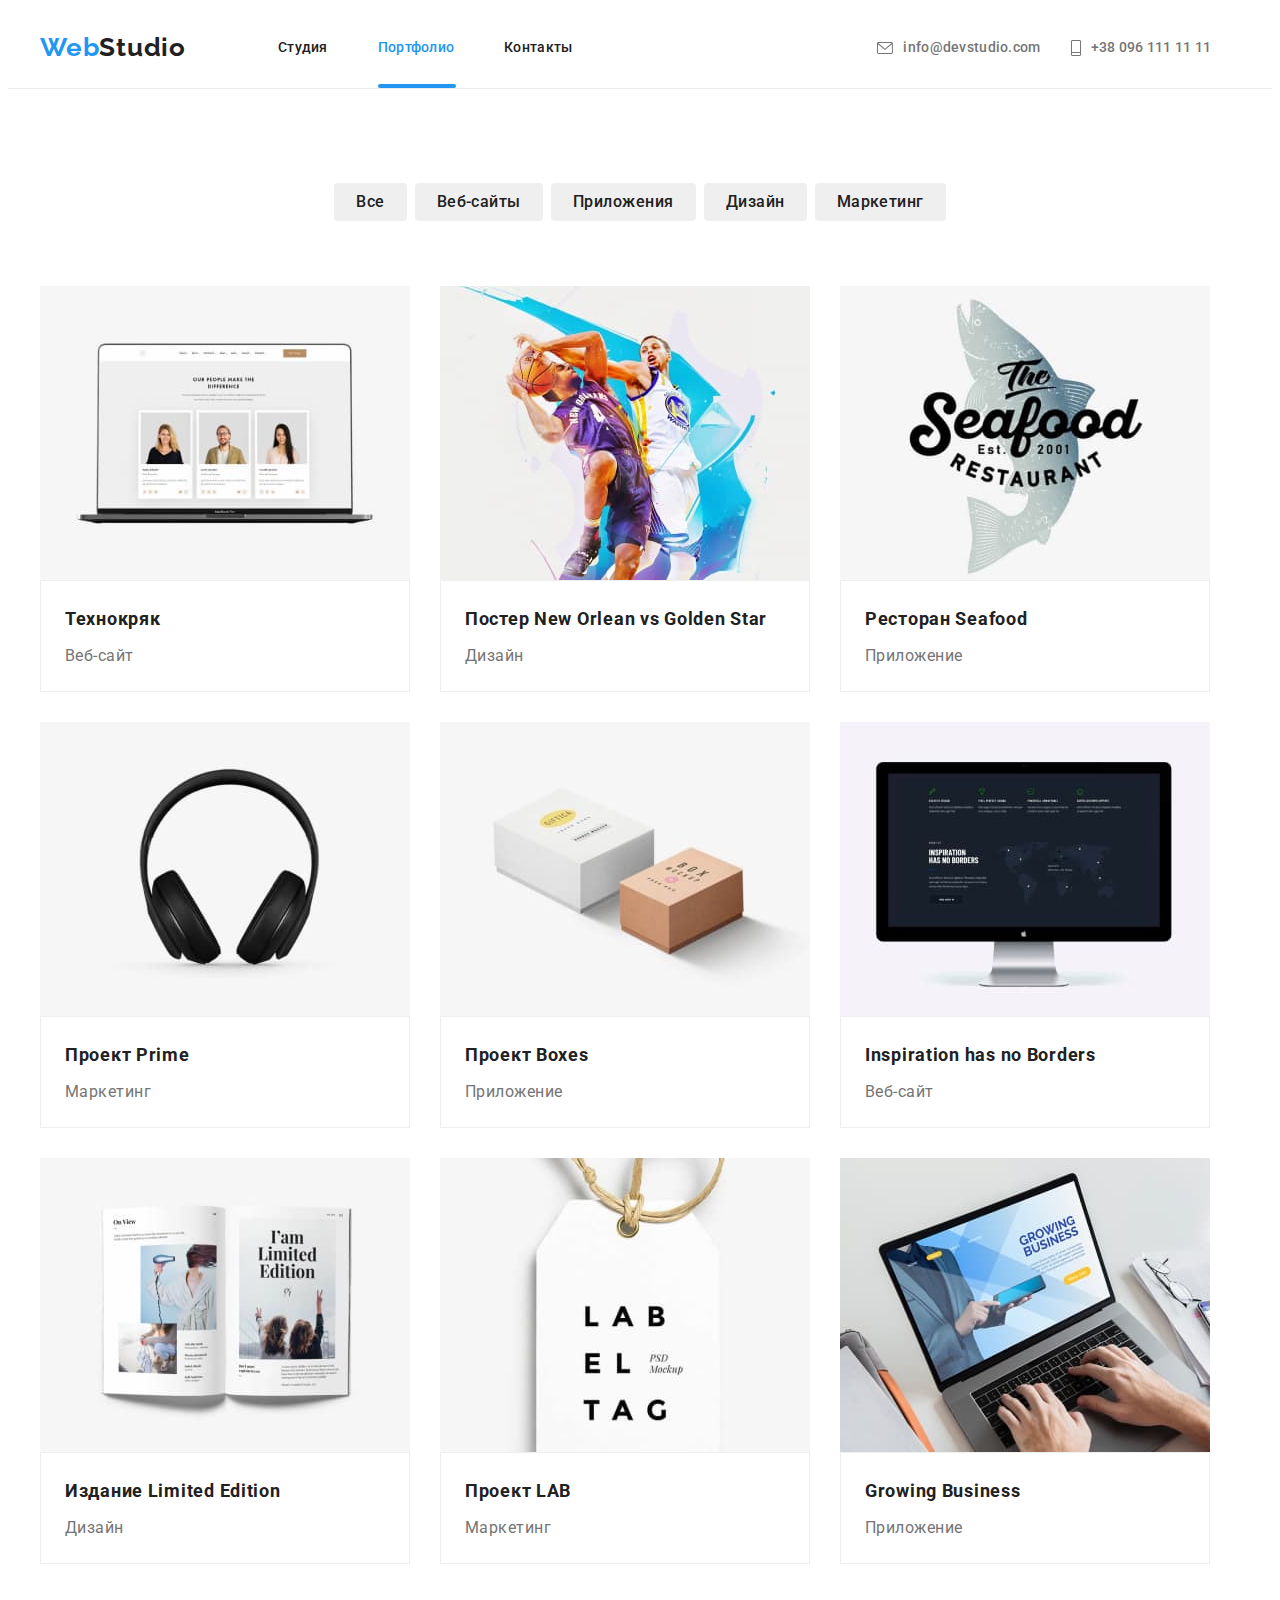
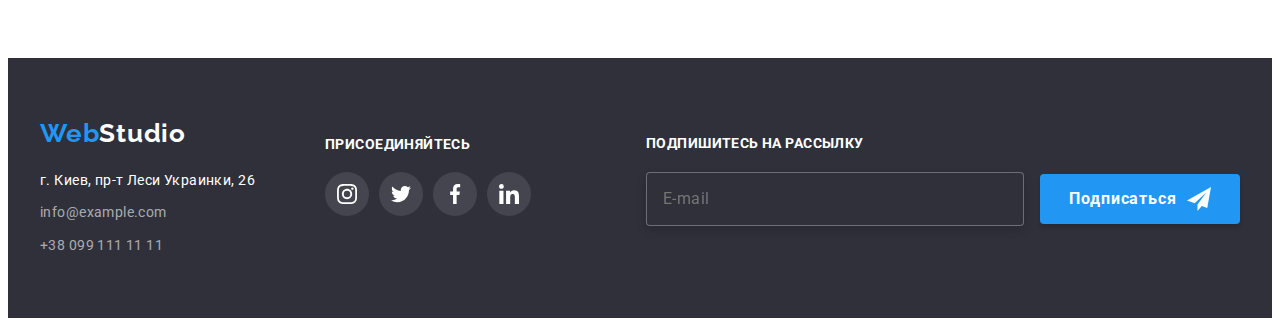
==== commit 715b2e0c: "останні правки" ====
--- a/portfolio.html
+++ b/portfolio.html
@@ -38,6 +38,36 @@
             </li>
         </ul>
         </div>
+        <button class="menu-open" data-menu-open>
+            <svg class="menu-open__icon" width='24' height='16'>
+                <use href="./images/icons.svg#icon-open-menu"></use>
+            </svg>
+        </button>
+        </div>
+        <div class="mob-menu is-hidden" data-menu>
+            <button class="menu-close" data-menu-close>
+                <svg class="menu-open__icon" width='19' height='19'>
+                    <use href="./images/icons.svg#icon-close-menu"></use>
+                </svg>
+            </button>
+            <ul class="mob-menu-list">
+                <li class="mob-menu-list__item"><a href="./index.html" class="mob-menu-list__link">Студия</a></li>
+                <li class="mob-menu-list__item"><a href="./portfolio.html" class="mob-menu-list__link current">Портфолио</a></li>
+                <li class="mob-menu-list__item"><a href="" class="mob-menu-list__link">Контакты</a></li>
+            </ul>
+            <ul class="mob-menu-connect">
+                <li class="mob-menu-connect__item"><a class="mob-menu-connect__link color" href="tel:+380961111111">+38 096 111
+                        11 11</a></li>
+                <li class="mob-menu-connect__item"><a class="mob-menu-connect__link"
+                        href="mailto:info@devstudio.com">info@devstudio.com</a></li>
+            </ul>
+            <ul class="mob-menu-network">
+                <li class="mob-menu-network__item"><a class="mob-menu-network__link"
+                        href="mailto:info@devstudio.com">Instagram</a></li>
+                <li class="mob-menu-network__item"><a class="mob-menu-network__link" href="tel:+380961111111">Twitter</a></li>
+                <li class="mob-menu-network__item"><a class="mob-menu-network__link" href="tel:+380961111111">Facebook</a></li>
+                <li class="mob-menu-network__item"><a class="mob-menu-network__link" href="tel:+380961111111">LinkedIn</a></li>
+            </ul>
         </div>
     </header>
     <!-- Унікальність сторінки -->
@@ -328,5 +358,6 @@
         </div>
         </div>
     </footer>
+    <script src="./js/menu.js"></script>
 </body>
 </html>--- a/css/main.min.css
+++ b/css/main.min.css
@@ -1,2 +1,2 @@
-:root{--blue-text-color: #2196f3;--title-text-color: #212121;--secondary-text-color: #ffffff;--primary-text-color: #757575;--support-text-color: rgba(255, 255, 255, 0.6);--color-four-section: #f5f4fa;--background-color-footer: #2f303a;--time-animation: 250ms;--cubik-transform: cubic-bezier(0.4, 0, 0.2, 1)}body{font-family:"Roboto", sans-serif;color:var(--title-text-color);font-style:normal}img{display:block;max-width:100%;height:auto}.container{padding-left:15px;padding-right:15px;width:100%;margin:0 auto;outline:1px solid tomato}@media screen and (min-width: 480px){.container{max-width:480px}}@media screen and (min-width: 768px){.container{max-width:768px}}@media screen and (min-width: 1200px){.container{max-width:1200px}}.page-header{background-color:var(--secondary-text-color);border-bottom:1px solid #ececec}.header-style{display:flex;align-items:center}.header-nav{display:flex;align-items:center;position:relative}.page-header__logo{color:var(--title-text-color);font-family:"Raleway", serif;font-style:normal;font-weight:bold;font-size:26px;line-height:1.19;letter-spacing:0.03em;text-decoration:none;width:145px;display:block;margin-right:auto;margin-top:24px;margin-bottom:25px}.page-header__logo-color,.page-footer__logo-color{color:var(--blue-text-color)}.page-header-list{list-style:none;display:flex;padding-left:93px;margin-top:0px;margin-bottom:0px;display:none}.page-header-list__item:not(:last-child){margin-right:50px}.header-right-list{display:flex;align-items:center;margin-left:auto;margin-top:0;margin-bottom:0;padding-left:0;list-style:none;display:none}.header-right__item{margin-right:30px}.header-right__item:last-child{margin-right:0}.header-right__item:hover,.header-right__item:focus{fill:var(--blue-text-color);transition:fill var(--time-animation) var(--cubik-transform)}.header-list__link{display:flex;padding-top:20px;padding-bottom:20px;transition:var(--time-animation) var(--cubik-transform);color:var(--title-text-color);text-decoration:none;font-family:"Roboto";font-style:normal;font-weight:500;font-size:14px;line-height:1.14;letter-spacing:0.02em}.header-list__link:hover,.header-list__link:focus{color:var(--blue-text-color);transition:color var(--time-animation) var(--cubik-transform)}.page-header .current{color:#2196f3;font-weight:500;font-size:14px}.page-header .current::after{position:absolute;bottom:0px;content:"";width:48px;height:4px;background-color:var(--blue-text-color);border-radius:4px;margin-top:28px}.page-header .current-portfolio::after{position:absolute;bottom:0px;content:"";width:78px;height:4px;background-color:var(--blue-text-color);border-radius:4px;margin-top:28px}.header-right__link{color:var(--primary-text-color);text-decoration:none;font-family:"Roboto";font-style:normal;font-weight:500;font-size:14px;line-height:1.14;letter-spacing:0.02em}.header-right__link:hover,.header-right__link:focus{color:var(--blue-text-color);transition:color var(--time-animation) var(--cubik-transform)}.header-right__link{display:flex;align-items:center;padding-top:20px;padding-bottom:20px;fill:var(--primary-text-color);transition:var(--time-animation) var(--cubik-transform)}.header-right__link:hover,.header-right__link:focus{fill:var(--blue-text-color);transition:fill var(--time-animation) var(--cubik-transform)}.header-right__icon{display:flex;align-items:center;margin-right:10px}.first-section{padding-top:118px;padding-bottom:118px}@media screen and (min-width: 1200px){.first-section{padding-top:200px;padding-bottom:200px}}.first-section__style{background-color:#2f303a;background-image:linear-gradient(rgba(47,48,58,0.4), rgba(47,48,58,0.4)),url("../../images/mobile/imghero.jpg");background-repeat:no-repeat;background-position:center}@media (min-device-pixel-ratio: 2), (min-resolution: 192dpi), (min-resolution: 2dppx){.first-section__style{background-image:linear-gradient(rgba(47,48,58,0.4), rgba(47,48,58,0.4)),url("../../images/mobile/imghero@2x.jpg")}}@media screen and (min-width: 768px){.first-section__style{background-image:linear-gradient(rgba(47,48,58,0.4), rgba(47,48,58,0.4)),url("../../images/tablet/imghero.jpg")}}@media screen and (min-width: 768px) and (min-device-pixel-ratio: 2), (min-resolution: 192dpi), (min-resolution: 2dppx){.first-section__style{background-image:linear-gradient(rgba(47,48,58,0.4), rgba(47,48,58,0.4)),url("../../images/tablet/imghero@2x.jpg")}}@media screen and (min-width: 1200px){.first-section__style{background-image:linear-gradient(rgba(47,48,58,0.4), rgba(47,48,58,0.4)),url("../../images/desktop/imghero.jpg")}}@media screen and (min-width: 1200px) and (min-device-pixel-ratio: 2), (min-resolution: 192dpi), (min-resolution: 2dppx){.first-section__style{background-image:linear-gradient(rgba(47,48,58,0.4), rgba(47,48,58,0.4)),url("../../images/desktop/imghero@2x.jpg")}}.first-section__title{color:var(--secondary-text-color);font-family:"Roboto";font-style:normal;font-weight:900;font-size:26px;line-height:1.61;text-align:center;letter-spacing:0.06em;width:360px;margin:0;margin-left:auto;margin-right:auto;margin-bottom:30px}@media screen and (min-width: 768px){.first-section__title{margin-right:189px;margin-left:189px}}@media screen and (min-width: 1200px){.first-section__title{font-size:44px;line-height:1.36;width:696px;display:inline-block;margin-bottom:30px;margin-left:237px;margin-right:237px;margin-top:0}}.first-section__btn{color:var(--secondary-text-color);background-color:var(--blue-text-color);font-family:"Roboto";font-style:normal;font-weight:bold;font-size:16px;line-height:1.87;text-align:center;letter-spacing:0.06em;padding:10px 31px;margin:0px 125px;box-shadow:0px 4px 4px rgba(0,0,0,0.15);border-radius:4px;border:none;transition:var(--time-animation) var(--cubik-transform)}.first-section__btn:hover,.first-section__btn:focus{color:var(--blue-text-color);background-color:var(--secondary-text-color);border:none;transition:background-color var(--time-animation) var(--cubik-transform),color var(--time-animation) var(--cubik-transform),border var(--time-animation) var(--cubik-transform)}@media screen and (min-width: 768px){.first-section__btn{margin-right:269px;margin-left:269px}}@media screen and (min-width: 1200px){.first-section__btn{display:inline-block;padding:10px;margin-top:0px;margin-left:485px;margin-right:485px}}.pointer{cursor:pointer}.backdrop{position:fixed;top:0;left:0;width:100vw;height:100vh;background-color:rgba(0,0,0,0.2);display:flex;align-items:center;justify-content:center;opacity:1;transition:opacity 250ms cubic-bezier(0.4, 0, 0.2, 1);z-index:2}.backdrop.is-hidden .modal{transform:scale(0.8)}.backdrop.is-hidden{opacity:0;pointer-events:none}.modal{position:relative;min-height:581px;min-width:528px;background-color:#fff;box-shadow:0px 1px 3px rgba(0,0,0,0.12),0px 1px 1px rgba(0,0,0,0.14),0px 2px 1px rgba(0,0,0,0.2);border-radius:4px;transform:scale(1);transition:transform 250ms cubic-bezier(0.4, 0, 0.2, 1)}.modal__btn{position:absolute;right:8px;top:8px;width:30px;height:30px;border:1px solid rgba(0,0,0,0.1);background-color:unset;border-radius:50%;padding:0;margin:0;display:flex;align-items:center;justify-content:center}.modal__close-icon{transition:var(--time-animation) var(--cubik-transform)}.modal__close-icon:hover,.modal__close-icon:focus{fill:var(--blue-text-color);cursor:pointer;transition:fill var(--time-animation) var(--cubik-transform)}.form{max-width:100%;margin-left:auto;margin-right:auto;padding:40px}.form__text{font-family:Roboto;font-style:normal;font-weight:bold;font-size:20px;line-height:1.15;text-align:center;letter-spacing:0.03em;color:#212121;display:flex;align-items:center;justify-content:center}.form-field{display:flex;flex-direction:column;margin-top:10px;position:relative}.form-field__label{font-family:Roboto;font-style:normal;font-weight:normal;font-size:12px;line-height:1.16;letter-spacing:0.01em;color:#757575;margin-bottom:4px}.form-field__input{width:448px;height:40px;border:1px solid rgba(33,33,33,0.2);border-radius:4px;padding:11px 42px;transition:var(--time-animation) var(--cubik-transform)}.form-field__input:hover,.form-field__input:focus{border-color:var(--blue-text-color);outline:none;cursor:pointer;transition:border-color var(--time-animation) var(--cubik-transform)}.form-field__icon{right:0;left:0;position:absolute;transform:translateY(60%);margin-left:12px;transition:var(--time-animation) var(--cubik-transform)}.form-field__icon:hover,.form-field__icon:focus{fill:var(--blue-text-color);cursor:pointer;transition:fill var(--time-animation) var(--cubik-transform)}.form-field__input:hover+.form-field__icon,.form-field__input:focus+.form-field__icon{fill:var(--blue-text-color);transition:fill var(--time-animation) var(--cubik-transform)}.form-field__textarea{padding:12px 16px;width:448px;height:120px;resize:none;border:1px solid rgba(33,33,33,0.2);border-radius:4px;transition:var(--time-animation) var(--cubik-transform)}.form-field__textarea:hover,.form-field__textarea:focus{border-color:var(--blue-text-color);outline:none;cursor:pointer;transition:border-color var(--time-animation) var(--cubik-transform)}.form-field textarea::placeholder{font-family:Roboto;font-style:normal;font-weight:normal;font-size:14px;line-height:1.14;letter-spacing:0.01em;color:rgba(117,117,117,0.5)}.form-checkbox{position:relative;display:flex;align-items:center;justify-content:center;margin-top:20px;margin-bottom:30px}.form-checkbox__text{font-family:Roboto;font-style:normal;font-weight:normal;font-size:14px;line-height:1.71;letter-spacing:0.03em;color:#757575;display:flex;align-items:center}.form-checkbox__input{position:absolute;width:1px;height:1px;margin:-1px;border:0;padding:0;clip:rect(0 0 0 0);overflow:hidden}.form-checkbox__icon-border{display:inline-block;width:16px;height:15px;border:2px solid #212121;border-radius:3px;margin-right:8px;position:relative}.form-checkbox__input:checked+.form-checkbox__icon-border{border-color:transparent;background-color:var(--blue-text-color);background-image:url("../images/check.svg");background-size:contain;background-origin:border-box;background-repeat:no-repeat;background-position:0% 50%}.form-checkbox__contract-link{color:var(--blue-text-color);font-family:Roboto;font-style:normal;font-weight:normal;font-size:14px;line-height:1.71;letter-spacing:0.03em;margin-left:4px}.form-checkbox__contract-link:hover,.form-checkbox__contract-link:focus{color:var(--blue-text-color)}.form-button{width:200px;height:50px;display:flex;margin-left:auto;margin-right:auto;align-items:center;justify-content:center;font-family:Roboto;font-style:normal;font-weight:bold;font-size:16px;line-height:1.87;letter-spacing:0.06em;color:#ffffff;padding:0;background-color:var(--blue-text-color);box-shadow:0px 4px 4px rgba(0,0,0,0.15);border-radius:4px;border:none;cursor:pointer}.second-section{background-color:var(--secondary-text-color);margin-top:0px;margin-bottom:0px;padding-top:60px;padding-bottom:60px}@media screen and (min-width: 768px){.second-section{padding-top:60px;padding-bottom:60px}}@media screen and (min-width: 1200px){.second-section{padding-top:94px;padding-bottom:94px}}.second-section-list{list-style:none;margin-top:0px;margin-bottom:0px;padding-left:0px;display:flex;flex-wrap:wrap}@media screen and (min-width: 768px) and (max-width: 1199px){.second-section-list{margin-left:-15px;margin-right:-15px}}@media screen and (min-width: 768px) and (max-width: 1199px){.second-section-list__item:not(:last-child){margin-bottom:15px}}@media screen and (min-width: 768px) and (max-width: 1199px){.second-section-list__item:nth-child(-n+2){margin-top:0px}}@media screen and (min-width: 768px) and (max-width: 1199px){.second-section-list__item:nth-last-child(-n+2){margin-bottom:0px}}@media screen and (min-width: 768px) and (max-width: 1199px){.second-section-list__item{width:calc((100% - 15px * 4) / 2);margin:15px}}@media screen and (min-width: 1200px){.second-section-list__item{width:270px;margin-right:30px}.second-section-list__item:nth-child(4n){margin-right:0}}.second-section-list__thumb{background-color:#f5f4fa;margin-bottom:30px;height:120px;display:flex;align-items:center;justify-content:center}@media screen and (min-width: 768px) and (max-width: 1199px){.second-section-list__thumb{width:357px}}.second-section-list__icon{display:flex;align-items:center}.second-section-list__title{color:var(--title-text-color);font-family:Roboto;font-style:normal;font-weight:bold;font-size:14px;line-height:1.14;letter-spacing:0.03em;margin-top:0px;margin-bottom:0px;display:flex;justify-content:center}@media screen and (min-width: 1200px){.second-section-list__title{display:block}}.second-section-list__text{color:var(--primary-text-color);font-family:Roboto;font-style:normal;font-weight:normal;font-size:14px;line-height:1.71;letter-spacing:0.03em;margin-bottom:0;margin-top:10px}@media screen and (min-width: 1200px){.second-section-list__text{margin-top:14px}}.third-section{padding-bottom:94px}@media screen and (min-width: 0px) and (max-width: 1199px){.third-section{display:none}}.third-section__title{color:var(--title-text-color);font-family:Roboto;font-style:normal;font-weight:bold;font-size:36px;line-height:1.16;text-align:center;letter-spacing:0.03em;display:block;margin-top:0;margin-bottom:50px;margin-right:0;margin-left:0}.third-section-list{list-style:none;display:flex;margin-top:0;margin-bottom:0;padding-left:0;margin-right:0}.third-section-list__item{display:flex;width:370px;margin-right:30px;position:relative;align-items:center;justify-content:center;z-index:1}.third-section-list__item:nth-child(3n){margin-right:0}.third-section-list__text{font-family:Roboto;font-style:normal;font-weight:bold;font-size:14px;line-height:1.14;text-align:center;letter-spacing:0.03em;text-transform:uppercase;display:flex;position:absolute;bottom:0px;margin:0;color:#fff;background-color:rgba(47,48,58,0.8);height:70px;width:370px;align-items:center;justify-content:center}.four-section{background-color:var(--color-four-section);margin-bottom:0px;padding-bottom:60px;padding-top:60px}@media screen and (min-width: 1200px){.four-section{padding-bottom:94px;padding-top:94px}}.four-section__team{color:var(--title-text-color);font-family:Roboto;font-style:normal;font-weight:bold;font-size:28px;line-height:1.17;text-align:center;letter-spacing:0.03em;display:block;margin-top:0;margin-bottom:30px;margin-right:0;margin-left:0}@media screen and (min-width: 1200px){.four-section__team{font-size:36px;line-height:1.16;margin-bottom:50px}}.four-section-list{list-style:none;margin-top:0px;margin-bottom:0px;padding-left:0px}@media screen and (min-width: 1200px){.four-section-list{display:flex}}.four-section-list__item{display:inline-block;width:450px;height:auto;box-shadow:0px 1px 3px rgba(0,0,0,0.12),0px 1px 1px rgba(0,0,0,0.14),0px 2px 1px rgba(0,0,0,0.2);border-radius:0px 0px 4px 4px;margin-right:0}.four-section-list__item:not(:nth-child(4n)){margin-bottom:30px}@media screen and (min-width: 1200px){.four-section-list__item:not(:nth-child(4n)){margin-bottom:0}}@media screen and (min-width: 768px) and (max-width: 1199px){.four-section-list__item:not(:nth-child(2n)){margin-right:30px}}@media screen and (min-width: 768px) and (max-width: 1199px){.four-section-list__item:not(:nth-child(2n+1)){margin-right:-15px;margin-bottom:30px}}@media screen and (min-width: 768px) and (max-width: 1199px){.four-section-list__item:nth-child(n+2){margin-bottom:0px}}@media screen and (min-width: 768px) and (max-width: 1199px){.four-section-list__item{width:352px}}@media screen and (min-width: 1200px){.four-section-list__item{width:270px;margin-right:30px}}@media screen and (min-width: 1200px){.four-section-list__item:nth-child(4n){margin-right:0}}.four-section-list__underside{padding-top:30px;padding-bottom:24px;background-color:#fff}@media screen and (min-width: 1200px){.four-section-list__underside{padding-bottom:30px}}.four-section-list__title{color:var(--title-text-color);font-family:Roboto;font-style:normal;font-weight:500;font-size:16px;line-height:1.18;text-align:center;letter-spacing:0.03em;margin-top:0;margin-bottom:10px}.four-section-list__text{color:var(--primary-text-color);font-family:Roboto;font-style:normal;font-weight:normal;font-size:16px;line-height:1.18;text-align:center;letter-spacing:0.03em;margin-bottom:16px;margin-top:0px}.social-list{list-style:none;display:flex;margin-bottom:0;margin-top:0;justify-content:center;padding:0}.social-list__item{width:40px;height:40px;padding:0;border:none;color:#afb1b8;border-radius:50%;align-items:center;display:flex;justify-content:center;margin-right:10px}.social-list__item:nth-child(4n){margin-right:0}.social-list__link{display:flex;justify-content:center;align-items:center;width:40px;height:40px;border-radius:50%;transition:var(--time-animation) var(--cubik-transform)}.social-list__link:hover,.social-list__link:focus{background-color:var(--blue-text-color);transition:background-color var(--time-animation) var(--cubik-transform)}.social-list__icon{display:flex;fill:#afb1b8}.social-list__icon:hover{fill:#ffffff;transition:fill var(--time-animation) var(--cubik-transform)}.social-list__link:hover .social-list__icon,.social-list__link:focus .social-list__icon{fill:#fff}.center-part__link:hover .social-list__icon,.center-part__link:focus .social-list__icon{fill:#fff;transition:fill var(--time-animation) var(--cubik-transform)}.five-section{margin-bottom:0px;padding-bottom:60px;padding-top:60px}@media screen and (min-width: 1200px){.five-section{padding-top:94px;padding-bottom:94px}}.five-section__title{color:var(--title-text-color);font-family:Roboto;font-style:normal;font-weight:bold;font-size:28px;line-height:1.17;text-align:center;letter-spacing:0.03em;margin-top:0;margin-bottom:30px}@media screen and (min-width: 1200px){.five-section__title{font-size:36px;line-height:1.16;margin-bottom:50px}}.five-section-list{list-style:none;margin-bottom:0;margin-top:0;justify-content:center;padding:0}@media screen and (min-width: 768px) and (max-width: 1199px){.five-section-list{margin-right:-30px}}@media screen and (min-width: 1200px){.five-section-list{font-size:36px;line-height:1.16;margin-bottom:0;display:flex}}.five-section-list__item{display:inline-block}.five-section-list__item:nth-child(6n){margin-right:0}.five-section-list__item:nth-child(2n+1){margin-right:25px}.five-section-list__item:nth-child(-n+4){margin-bottom:30px}@media screen and (min-width: 768px) and (max-width: 1199px){.five-section-list__item{margin-right:27px}}@media screen and (min-width: 768px) and (max-width: 1199px){.five-section-list__item{width:226px}}@media screen and (min-width: 768px) and (max-width: 1199px){.five-section-list__item:nth-child(n+3){margin-bottom:0}}@media screen and (min-width: 1200px){.five-section-list__item{margin-right:30px}}@media screen and (min-width: 1200px){.five-section-list__item:nth-child(-n+4){margin-bottom:0px}}.five-section-list__link{border:1px solid #afb1b8;border-radius:4px;width:210px;padding:16px 52px;display:flex;transition:var(--time-animation) var(--cubik-transform)}.five-section-list__link:hover{border-color:var(--blue-text-color);transition:border-color var(--time-animation) var(--cubik-transform)}@media screen and (min-width: 768px) and (max-width: 1199px){.five-section-list__link{width:226px;padding:16px 60px}}@media screen and (min-width: 1200px){.five-section-list__link{padding:16px 32px;width:auto}}.five-section-list__icon{display:flex;fill:#afb1b8;transition:var(--time-animation) var(--cubik-transform)}.five-section-list__icon:hover{fill:var(--blue-text-color);cursor:pointer;transition:fill var(--time-animation) var(--cubik-transform)}.five-section-list__link:hover .five-section-list__icon,.five-section-list__link:focus .five-section-list__icon{fill:var(--blue-text-color);transition:fill var(--time-animation) var(--cubik-transform)}.page-footer{background-color:var(--background-color-footer);padding-top:60px;padding-bottom:60px}@media screen and (min-width: 768px){.footer{display:flex;justify-content:space-around;flex-wrap:wrap}}@media screen and (min-width: 1200px){.footer{display:flex;justify-content:center}}.page-footer__left-part{flex-direction:column;text-align:center}@media screen and (min-width: 1200px){.page-footer__left-part{margin-right:70px;flex-direction:unset;text-align:unset}}.left-part__link{color:var(--secondary-text-color);font-family:"Raleway", serif;font-style:normal;font-weight:bold;font-size:24px;line-height:1.16;letter-spacing:0.03em;text-decoration:none;width:145px;display:inline-block;margin-top:0px;margin-bottom:20px;margin-right:0;margin-left:0}@media screen and (min-width: 1200px){.left-part__link{font-size:26px;line-height:1.19}}.page-footer__logo-color{color:var(--blue-text-color)}.page-footer-location{color:var(--secondary-text-color);font-family:Roboto;font-style:normal;font-weight:normal;font-size:14px;line-height:1.71;letter-spacing:0.03em}.page-footer-location__link{display:inline-block;margin-top:9px;color:var(--support-text-color);text-decoration:none;transition:var(--time-animation) var(--cubik-transform)}.page-footer-location__link:hover,.page-footer-location__link:focus{color:var(--blue-text-color);transition:color var(--time-animation) var(--cubik-transform)}.page-footer__center-part{align-items:center;justify-content:center;padding-top:60px}@media screen and (min-width: 768px){.page-footer__center-part{padding-top:5px}}@media screen and (min-width: 1200px){.page-footer__center-part{padding-top:18px;align-items:unset;justify-content:unset}}.center-part__text{font-family:Roboto;font-style:normal;font-weight:bold;font-size:14px;line-height:16px;letter-spacing:0.03em;text-transform:uppercase;color:#fff;display:flex;margin-bottom:20px;margin-top:0;flex-direction:column;text-align:center}@media screen and (min-width: 1200px){.center-part__text{flex-direction:unset;text-align:unset}}.center-part__list{list-style:none;margin:0;padding:0;align-items:center;justify-content:center;display:flex}.center-part__item{margin-right:10px}.center-part__item:nth-child(4n){margin-right:0}.center-part__link{display:flex;justify-content:center;align-items:center;width:44px;height:44px;border-radius:50%;background-color:rgba(255,255,255,0.1);transition:var(--time-animation) var(--cubik-transform)}.center-part__link:hover,.center-part__link:focus{background-color:var(--blue-text-color);transition:background-color var(--time-animation) var(--cubik-transform)}.center-part__icon{display:flex;fill:#fff}.page-footer__right-part{align-items:center;justify-content:center;margin-left:auto;text-align:center;padding-top:60px}@media screen and (min-width: 768px){.page-footer__right-part{margin-right:auto}}@media screen and (min-width: 1200px){.page-footer__right-part{margin-right:0;padding-top:18px;text-align:unset}}.right-part__text{font-family:Roboto;font-style:normal;font-weight:bold;font-size:14px;line-height:1.14;letter-spacing:0.03em;text-transform:uppercase;color:#ffffff;margin-top:0;margin-bottom:20px;flex-direction:column;text-align:center}@media screen and (min-width: 768px){.right-part__text{flex-direction:unset;text-align:unset}}.right-part__input{width:100%;height:50px;font-family:Roboto;font-style:normal;font-weight:normal;font-size:16px;line-height:1.25;letter-spacing:0.03em;color:rgba(255,255,255,0.6);background-color:var(--background-color-footer);border:1px solid rgba(255,255,255,0.3);filter:drop-shadow(0px 4px 4px rgba(0,0,0,0.15));border-radius:4px;padding-left:16px}@media screen and (min-width: 1200px){.right-part__input{width:358px}}.page-footer-button{width:200px;height:50px;font-family:Roboto;font-style:normal;font-weight:bold;font-size:16px;line-height:1.87;letter-spacing:0.06em;color:#ffffff;background-color:var(--blue-text-color);box-shadow:0px 4px 4px rgba(0,0,0,0.15);border-radius:4px;border:none;padding:0;display:inline-flex;align-items:center;justify-content:center;cursor:pointer;margin-top:20px}@media screen and (min-width: 1200px){.page-footer-button{margin-left:12px;margin-top:0px}}.page-footer-button__icon{fill:#fff;margin-left:10px}.first-section-portfolio{padding-top:60px;padding-bottom:60px}@media screen and (min-width: 1200px){.first-section-portfolio{padding-top:94px;padding-bottom:94px}}.first-section-portfolio-list{list-style:none;align-items:center;justify-content:center;padding:0;padding-top:0px;margin-top:0;margin-bottom:25px}@media screen and (min-width: 768px) and (max-width: 1199px){.first-section-portfolio-list{display:flex;margin-bottom:30px}}@media screen and (min-width: 1200px){.first-section-portfolio-list{margin-bottom:50px;display:flex}}.first-section-portfolio-list__item{display:inline;padding:0;margin-top:0px;margin-right:8px}.first-section-portfolio-list__item:nth-child(5n){margin-right:0}@media screen and (min-width: 1200px){.first-section-portfolio-list__item{display:flex}}.first-section-portfolio-list__btn{color:var(--title-text-color);font-family:Roboto;font-style:normal;font-weight:500;font-size:16px;line-height:1.62;text-align:center;letter-spacing:0.03em;padding:6px 22px;margin:0px;border:1px solid #f5f4fa;border:none;border-radius:4px;transition:var(--time-animation) var(--cubik-transform);margin-bottom:15px}.first-section-portfolio-list__btn:hover,.first-section-portfolio-list__btn:focus{box-shadow:0px 3px 1px rgba(0,0,0,0.1),0px 1px 2px rgba(0,0,0,0.08),0px 2px 2px rgba(0,0,0,0.12);transition:box-shadow var(--time-animation) var(--cubik-transform)}.first-section-portfolio-list__btn:hover,.first-section-portfolio-list__btn:focus{color:var(--secondary-text-color);background-color:var(--blue-text-color);transition:background-color var(--time-animation) var(--cubik-transform)}@media screen and (min-width: 768px) and (max-width: 1199px){.first-section-portfolio-list__btn{margin-bottom:0px}}@media screen and (min-width: 1200px){.first-section-portfolio-list__btn{display:flex}}.pointer{cursor:pointer}.portfolio-second-list{list-style:none;margin-top:0px;margin-bottom:0px;padding-left:0px;width:100%}@media screen and (min-width: 768px) and (max-width: 1199px){.portfolio-second-list{display:flex;flex-wrap:wrap;width:100%}}@media screen and (min-width: 1200px){.portfolio-second-list{display:flex;flex-wrap:wrap}}.portfolio-second-list__item{margin-bottom:30px}.portfolio-second-list__item:hover,.portfolio-second-list__item:focus{box-shadow:0px 1px 1px rgba(0,0,0,0.12),0px 4px 4px rgba(0,0,0,0.06),1px 4px 6px rgba(0,0,0,0.16);cursor:pointer;transition:box-shadow var(--time-animation) var(--cubik-transform)}.portfolio-second-list__item:nth-child(3n){margin-right:0px}.portfolio-second-list__item:nth-last-child(-n+3){margin-bottom:0px}@media screen and (min-width: 768px) and (max-width: 1199px){.portfolio-second-list__item:nth-child(2n+1){margin-right:30px}}@media screen and (min-width: 768px) and (max-width: 1199px){.portfolio-second-list__item:nth-last-child(-n+3){margin-bottom:30px}}@media screen and (min-width: 768px) and (max-width: 1199px){.portfolio-second-list__item:nth-last-child(-n+1){margin-bottom:0px}}@media screen and (min-width: 1200px){.portfolio-second-list__item{width:370px;margin-right:30px}}.portfolio-second-list__thumb{position:relative;overflow:hidden}.portfolio-second-list__thumb::before{position:absolute;display:inline-block;content:"";width:100%;height:100%}.portfolio-second-list__item:hover .portfolio-second-list__thumb::before{transform:translateY(0%);transition:transform 550ms cubic-bezier(0.4, 0, 0.2, 1)}.portfolio-second-list__text-thumb{position:absolute;top:0;left:0;padding:63px 24px;margin:0;color:#ffffff;font-family:Roboto;font-style:normal;font-weight:normal;font-size:18px;line-height:1.55;letter-spacing:0.03em;width:370px;height:294px;background-color:rgba(33,150,243,0.9);transform:translateY(105%);transition:transform 550ms cubic-bezier(0.4, 0, 0.2, 1)}.portfolio-second-list__item:hover .portfolio-second-list__text-thumb{transform:translateY(0%);transition:transform 550ms cubic-bezier(0.4, 0, 0.2, 1)}@media screen and (min-width: 480px){.portfolio-second-list__text-thumb{width:100%;height:100%}}.portfolio-card-border{padding:20px 24px;border:1px solid #eeeeee}.portfolio-second-list__title{color:var(--title-text-color);font-family:Roboto;font-style:normal;font-weight:bold;font-size:18px;line-height:2;letter-spacing:0.04em;margin-bottom:4px;margin-top:0}.portfolio-second-list__text{color:var(--primary-text-color);font-family:Roboto;font-style:normal;font-weight:normal;font-size:16px;line-height:1.87;letter-spacing:0.03em;margin-bottom:0;margin-top:0}
+:root{--blue-text-color: #2196f3;--title-text-color: #212121;--secondary-text-color: #ffffff;--primary-text-color: #757575;--support-text-color: rgba(255, 255, 255, 0.6);--color-four-section: #f5f4fa;--background-color-footer: #2f303a;--time-animation: 250ms;--cubik-transform: cubic-bezier(0.4, 0, 0.2, 1)}body{font-family:"Roboto", sans-serif;color:var(--title-text-color);font-style:normal}img{display:block;max-width:100%;height:auto}.container{padding-left:15px;padding-right:15px;width:100%;margin:0 auto}@media screen and (min-width: 480px){.container{max-width:480px}}@media screen and (min-width: 768px){.container{max-width:768px}}@media screen and (min-width: 1200px){.container{max-width:1200px}}.page-header{background-color:var(--secondary-text-color);border-bottom:1px solid #ececec}.page-header .container{display:flex;align-items:center;justify-content:space-between}.header-style{display:flex;align-items:center}.header-nav{display:flex;align-items:center;position:relative}.page-header__logo{color:var(--title-text-color);font-family:"Raleway", serif;font-style:normal;font-weight:bold;font-size:26px;line-height:1.19;letter-spacing:0.03em;text-decoration:none;width:145px;display:block;margin-right:auto;margin-top:24px;margin-bottom:25px}@media screen and (min-width: 768px) and (max-width: 1199px){.page-header__logo{font-size:24px;line-height:1.16}}.page-header__logo-color,.page-footer__logo-color{color:var(--blue-text-color)}.page-header-list{list-style:none;display:flex;padding-left:93px;margin-top:0px;margin-bottom:0px;display:none}@media screen and (min-width: 768px) and (max-width: 1199px){.page-header-list{display:block;display:flex;padding-left:88px}}@media screen and (min-width: 1200px){.page-header-list{display:flex}}.page-header-list__item:not(:last-child){margin-right:50px}.header-right-list{display:flex;align-items:center;margin-left:auto;margin-top:0;margin-bottom:0;padding-left:0;list-style:none;display:none}@media screen and (min-width: 768px) and (max-width: 1199px){.header-right-list{display:block;margin-left:71px}}@media screen and (min-width: 1200px){.header-right-list{display:flex;margin-left:305px}}.header-right__item{margin-right:30px}.header-right__item:last-child{margin-right:0}.header-right__item:hover,.header-right__item:focus{fill:var(--blue-text-color);transition:fill var(--time-animation) var(--cubik-transform)}@media screen and (min-width: 768px) and (max-width: 1199px){.header-right__item{margin-right:0;padding-top:5px;padding-bottom:5px}}.header-list__link{display:flex;padding-top:20px;padding-bottom:20px;transition:var(--time-animation) var(--cubik-transform);color:var(--title-text-color);text-decoration:none;font-family:"Roboto";font-style:normal;font-weight:500;font-size:14px;line-height:1.14;letter-spacing:0.02em}.header-list__link:hover,.header-list__link:focus{color:var(--blue-text-color);transition:color var(--time-animation) var(--cubik-transform)}.page-header .current{color:#2196f3;font-weight:500;font-size:14px}.page-header .current::after{position:absolute;bottom:0px;content:"";width:48px;height:4px;background-color:var(--blue-text-color);border-radius:4px;margin-top:28px;display:none}@media screen and (min-width: 768px) and (max-width: 1199px){.page-header .current::after{display:block}}@media screen and (min-width: 1200px){.page-header .current::after{display:flex}}.page-header .current-portfolio::after{position:absolute;bottom:0px;content:"";width:78px;height:4px;background-color:var(--blue-text-color);border-radius:4px;margin-top:28px;display:none}@media screen and (min-width: 768px) and (max-width: 1199px){.page-header .current-portfolio::after{display:block}}@media screen and (min-width: 1200px){.page-header .current-portfolio::after{display:block}}.header-right__link{color:var(--primary-text-color);text-decoration:none;font-family:"Roboto";font-style:normal;font-weight:500;font-size:14px;line-height:1.14;letter-spacing:0.02em;display:flex;align-items:center;padding-top:20px;padding-bottom:20px;fill:var(--primary-text-color);transition:var(--time-animation) var(--cubik-transform)}.header-right__link:hover,.header-right__link:focus{color:var(--blue-text-color);transition:color var(--time-animation) var(--cubik-transform)}.header-right__link:hover,.header-right__link:focus{fill:var(--blue-text-color);transition:fill var(--time-animation) var(--cubik-transform)}@media screen and (min-width: 768px) and (max-width: 1199px){.header-right__link{font-size:12px;line-height:1.16;padding-top:0px;padding-bottom:0px;margin-bottom:10px}}@media screen and (min-width: 768px) and (max-width: 1199px){.header-right__link:last-child{margin-bottom:0px}}.header-right__icon{display:flex;align-items:center;margin-right:10px}.menu-open{margin-right:7px;background-color:transparent;color:#212121;border:none}.menu-open:hover,.menu-open:focus{fill:var(--blue-text-color)}@media screen and (min-width: 768px){.menu-open{display:none}}.mob-menu{width:100vw;height:100vh;position:fixed;background-color:#ffffff;top:0;right:0;padding-top:20px;padding-left:40px;display:flex;flex-direction:column;justify-content:space-between;z-index:1}@media screen and (min-width: 768px){.mob-menu{display:none}}.mob-menu.is-hidden{opacity:0;visibility:hidden;pointer-events:none}.menu-close{background-color:transparent;color:#212121;border:none;margin-left:auto;display:block;padding-right:25px}.menu-close:hover,.menu-close:focus{fill:var(--blue-text-color)}.mob-menu-list{list-style:none;padding-left:0;margin-bottom:auto}.mob-menu-list__item{display:block}.mob-menu-list__item:not(:last-child){margin-bottom:64px}.mob-menu-list__link{text-decoration:none;font-family:Roboto;font-style:normal;font-weight:500;font-size:40px;line-height:1.17px;text-align:center;color:#212112}.mob-menu-list__link.current{text-decoration:none;font-family:Roboto;font-style:normal;font-weight:500;font-size:40px;line-height:1.17px;text-align:center;color:var(--blue-text-color)}.mob-menu-connect{padding-left:0;margin-bottom:64px}.mob-menu-connect__item{list-style:none}.mob-menu-connect__item:not(:last-child){margin-bottom:32px}.mob-menu-connect__link{font-family:Roboto;font-style:normal;font-weight:500;font-size:24px;line-height:2;letter-spacing:0.02em;text-decoration:none;color:var(--primary-text-color)}.mob-menu-connect__link.color{font-family:Roboto;font-style:normal;font-weight:500;font-size:34px;line-height:1.17;letter-spacing:0.02em;color:var(--blue-text-color)}.mob-menu-network{padding-bottom:48px;margin:0;padding-left:0;display:flex}.mob-menu-network__item{list-style:none}.mob-menu-network__item:not(:last-child){margin-right:10px}.mob-menu-network__item:not(:last-child){border-right:1px solid rgba(33,33,33,0.2);padding-right:10px}.mob-menu-network__link{text-decoration:none;font-family:Roboto;font-style:normal;font-weight:500;font-size:18px;line-height:1.22;letter-spacing:0.02em;color:var(--blue-text-color)}.first-section{padding-top:118px;padding-bottom:118px}@media screen and (min-width: 1200px){.first-section{padding-top:200px;padding-bottom:200px}}.first-section__style{background-color:#2f303a;background-image:linear-gradient(rgba(47,48,58,0.4), rgba(47,48,58,0.4)),url("../../images/mobile/imghero.jpg");background-repeat:no-repeat;background-position:center}@media (min-device-pixel-ratio: 2), (min-resolution: 192dpi), (min-resolution: 2dppx){.first-section__style{background-image:linear-gradient(rgba(47,48,58,0.4), rgba(47,48,58,0.4)),url("../../images/mobile/imghero@2x.jpg")}}@media screen and (min-width: 768px){.first-section__style{background-image:linear-gradient(rgba(47,48,58,0.4), rgba(47,48,58,0.4)),url("../../images/tablet/imghero.jpg")}}@media screen and (min-width: 768px) and (min-device-pixel-ratio: 2), (min-resolution: 192dpi), (min-resolution: 2dppx){.first-section__style{background-image:linear-gradient(rgba(47,48,58,0.4), rgba(47,48,58,0.4)),url("../../images/tablet/imghero@2x.jpg")}}@media screen and (min-width: 1200px){.first-section__style{background-image:linear-gradient(rgba(47,48,58,0.4), rgba(47,48,58,0.4)),url("../../images/desktop/imghero.jpg")}}@media screen and (min-width: 1200px) and (min-device-pixel-ratio: 2), (min-resolution: 192dpi), (min-resolution: 2dppx){.first-section__style{background-image:linear-gradient(rgba(47,48,58,0.4), rgba(47,48,58,0.4)),url("../../images/desktop/imghero@2x.jpg")}}.first-section__title{color:var(--secondary-text-color);font-family:"Roboto";font-style:normal;font-weight:900;font-size:26px;line-height:1.61;text-align:center;letter-spacing:0.06em;width:360px;margin:0;margin-left:auto;margin-right:auto;margin-bottom:30px}@media screen and (min-width: 768px){.first-section__title{margin-right:189px;margin-left:189px}}@media screen and (min-width: 1200px){.first-section__title{font-size:44px;line-height:1.36;width:696px;display:inline-block;margin-bottom:30px;margin-left:237px;margin-right:237px;margin-top:0}}.first-section__btn{color:var(--secondary-text-color);background-color:var(--blue-text-color);font-family:"Roboto";font-style:normal;font-weight:bold;font-size:16px;line-height:1.87;text-align:center;letter-spacing:0.06em;padding:10px 31px;margin:0px 125px;box-shadow:0px 4px 4px rgba(0,0,0,0.15);border-radius:4px;border:none;transition:var(--time-animation) var(--cubik-transform)}.first-section__btn:hover,.first-section__btn:focus{color:var(--blue-text-color);background-color:var(--secondary-text-color);border:none;transition:background-color var(--time-animation) var(--cubik-transform),color var(--time-animation) var(--cubik-transform),border var(--time-animation) var(--cubik-transform)}@media screen and (min-width: 768px){.first-section__btn{margin-right:269px;margin-left:269px}}@media screen and (min-width: 1200px){.first-section__btn{display:inline-block;margin-top:0px;margin-left:485px;margin-right:485px}}.pointer{cursor:pointer}.backdrop{position:fixed;top:0;left:0;width:100vw;height:100vh;background-color:rgba(0,0,0,0.2);display:flex;align-items:center;justify-content:center;opacity:1;transition:opacity 250ms cubic-bezier(0.4, 0, 0.2, 1);z-index:2}.backdrop.is-hidden .modal{transform:scale(0.8)}.backdrop.is-hidden{opacity:0;pointer-events:none}.modal{position:relative;min-height:581px;min-width:450px;background-color:#fff;box-shadow:0px 1px 3px rgba(0,0,0,0.12),0px 1px 1px rgba(0,0,0,0.14),0px 2px 1px rgba(0,0,0,0.2);border-radius:4px;transform:scale(1);transition:transform 250ms cubic-bezier(0.4, 0, 0.2, 1)}@media screen and (min-width: 1200px){.modal{min-width:528px}}.modal__btn{position:absolute;right:8px;top:8px;width:30px;height:30px;border:1px solid rgba(0,0,0,0.1);background-color:unset;border-radius:50%;padding:0;margin:0;display:flex;align-items:center;justify-content:center}.modal__close-icon{transition:var(--time-animation) var(--cubik-transform)}.modal__close-icon:hover,.modal__close-icon:focus{fill:var(--blue-text-color);cursor:pointer;transition:fill var(--time-animation) var(--cubik-transform)}.form{padding:40px;width:450px}@media screen and (min-width: 1200px){.form{width:100%;margin-left:auto;margin-right:auto}}.form__text{font-family:Roboto;font-style:normal;font-weight:bold;font-size:20px;line-height:1.15;text-align:center;letter-spacing:0.03em;color:#212121;display:flex;align-items:center;justify-content:center}.form-field{display:flex;flex-direction:column;margin-top:10px;position:relative}.form-field__label{font-family:Roboto;font-style:normal;font-weight:normal;font-size:12px;line-height:1.16;letter-spacing:0.01em;color:#757575;margin-bottom:4px}.form-field__input{width:370px;height:40px;border:1px solid rgba(33,33,33,0.2);border-radius:4px;padding:11px 42px;transition:var(--time-animation) var(--cubik-transform)}.form-field__input:hover,.form-field__input:focus{border-color:var(--blue-text-color);outline:none;cursor:pointer;transition:border-color var(--time-animation) var(--cubik-transform)}@media screen and (min-width: 1200px){.form-field__input{width:448px}}.form-field__icon{right:0;left:0;position:absolute;transform:translateY(60%);margin-left:12px;transition:var(--time-animation) var(--cubik-transform)}.form-field__icon:hover,.form-field__icon:focus{fill:var(--blue-text-color);cursor:pointer;transition:fill var(--time-animation) var(--cubik-transform)}.form-field__input:hover+.form-field__icon,.form-field__input:focus+.form-field__icon{fill:var(--blue-text-color);transition:fill var(--time-animation) var(--cubik-transform)}.form-field__textarea{padding:12px 16px;width:370px;height:120px;resize:none;border:1px solid rgba(33,33,33,0.2);border-radius:4px;transition:var(--time-animation) var(--cubik-transform)}.form-field__textarea:hover,.form-field__textarea:focus{border-color:var(--blue-text-color);outline:none;cursor:pointer;transition:border-color var(--time-animation) var(--cubik-transform)}@media screen and (min-width: 1200px){.form-field__textarea{width:448px}}.form-field textarea::placeholder{font-family:Roboto;font-style:normal;font-weight:normal;font-size:14px;line-height:1.14;letter-spacing:0.01em;color:rgba(117,117,117,0.5)}.form-checkbox{position:relative;display:flex;align-items:center;justify-content:center;margin-top:20px;margin-bottom:30px}.form-checkbox__text{font-family:Roboto;font-style:normal;font-weight:normal;font-size:12px;line-height:1.16;letter-spacing:0.03em;color:#757575;display:flex;align-items:center}@media screen and (min-width: 1200px){.form-checkbox__text{font-size:14px;line-height:1.71}}.form-checkbox__input{position:absolute;width:1px;height:1px;margin:-1px;border:0;padding:0;clip:rect(0 0 0 0);overflow:hidden}.form-checkbox__icon-border{display:inline-block;width:16px;height:15px;border:2px solid #212121;border-radius:3px;margin-right:8px;position:relative}.form-checkbox__input:checked+.form-checkbox__icon-border{border-color:transparent;background-color:var(--blue-text-color);background-image:url("../images/check.svg");background-size:contain;background-origin:border-box;background-repeat:no-repeat;background-position:0% 50%}.form-checkbox__contract-link{color:var(--blue-text-color);font-family:Roboto;font-style:normal;font-weight:normal;font-size:12px;line-height:1.16;letter-spacing:0.03em;margin-left:4px}.form-checkbox__contract-link:hover,.form-checkbox__contract-link:focus{color:var(--blue-text-color)}@media screen and (min-width: 1200px){.form-checkbox__contract-link{font-size:14px;line-height:1.71}}.form-button{width:200px;height:50px;display:flex;margin-left:auto;margin-right:auto;align-items:center;justify-content:center;font-family:Roboto;font-style:normal;font-weight:bold;font-size:16px;line-height:1.87;letter-spacing:0.06em;color:#ffffff;padding:0;background-color:var(--blue-text-color);box-shadow:0px 4px 4px rgba(0,0,0,0.15);border-radius:4px;border:none;cursor:pointer}.second-section{background-color:var(--secondary-text-color);margin-top:0px;margin-bottom:0px;padding-top:60px;padding-bottom:60px}@media screen and (min-width: 768px){.second-section{padding-top:60px;padding-bottom:60px}}@media screen and (min-width: 1200px){.second-section{padding-top:94px;padding-bottom:94px}}.second-section-list{list-style:none;margin-top:0px;margin-bottom:0px;padding-left:0px;display:flex;flex-wrap:wrap}@media screen and (min-width: 768px) and (max-width: 1199px){.second-section-list{margin-left:-15px;margin-right:-15px}}@media screen and (min-width: 768px) and (max-width: 1199px){.second-section-list__item:not(:last-child){margin-bottom:15px}}@media screen and (min-width: 768px) and (max-width: 1199px){.second-section-list__item:nth-child(-n+2){margin-top:0px}}@media screen and (min-width: 768px) and (max-width: 1199px){.second-section-list__item:nth-last-child(-n+2){margin-bottom:0px}}@media screen and (min-width: 768px) and (max-width: 1199px){.second-section-list__item{width:calc((100% - 15px * 4) / 2);margin:15px}}@media screen and (min-width: 1200px){.second-section-list__item{width:270px;margin-right:30px}.second-section-list__item:nth-child(4n){margin-right:0}}.second-section-list__thumb{background-color:#f5f4fa;margin-bottom:30px;height:120px;display:flex;align-items:center;justify-content:center}@media screen and (min-width: 768px) and (max-width: 1199px){.second-section-list__thumb{width:357px}}.second-section-list__icon{display:flex;align-items:center}.second-section-list__title{color:var(--title-text-color);font-family:Roboto;font-style:normal;font-weight:bold;font-size:14px;line-height:1.14;letter-spacing:0.03em;margin-top:0px;margin-bottom:0px;display:flex;justify-content:center}@media screen and (min-width: 1200px){.second-section-list__title{display:block}}.second-section-list__text{color:var(--primary-text-color);font-family:Roboto;font-style:normal;font-weight:normal;font-size:14px;line-height:1.71;letter-spacing:0.03em;margin-bottom:0;margin-top:10px}@media screen and (min-width: 1200px){.second-section-list__text{margin-top:14px}}.third-section{padding-bottom:94px}@media screen and (min-width: 0px) and (max-width: 1199px){.third-section{display:none}}.third-section__title{color:var(--title-text-color);font-family:Roboto;font-style:normal;font-weight:bold;font-size:36px;line-height:1.16;text-align:center;letter-spacing:0.03em;display:block;margin-top:0;margin-bottom:50px;margin-right:0;margin-left:0}.third-section-list{list-style:none;display:flex;margin-top:0;margin-bottom:0;padding-left:0;margin-right:0}.third-section-list__item{display:flex;width:370px;margin-right:30px;position:relative;align-items:center;justify-content:center;z-index:1}.third-section-list__item:nth-child(3n){margin-right:0}.third-section-list__text{font-family:Roboto;font-style:normal;font-weight:bold;font-size:14px;line-height:1.14;text-align:center;letter-spacing:0.03em;text-transform:uppercase;display:flex;position:absolute;bottom:0px;margin:0;color:#fff;background-color:rgba(47,48,58,0.8);height:70px;width:370px;align-items:center;justify-content:center}.four-section{background-color:var(--color-four-section);margin-bottom:0px;padding-bottom:60px;padding-top:60px}@media screen and (min-width: 1200px){.four-section{padding-bottom:94px;padding-top:94px}}.four-section__team{color:var(--title-text-color);font-family:Roboto;font-style:normal;font-weight:bold;font-size:28px;line-height:1.17;text-align:center;letter-spacing:0.03em;display:block;margin-top:0;margin-bottom:30px;margin-right:0;margin-left:0}@media screen and (min-width: 1200px){.four-section__team{font-size:36px;line-height:1.16;margin-bottom:50px}}.four-section-list{list-style:none;margin-top:0px;margin-bottom:0px;padding-left:0px}@media screen and (min-width: 1200px){.four-section-list{display:flex}}.four-section-list__item{display:inline-block;width:450px;height:auto;box-shadow:0px 1px 3px rgba(0,0,0,0.12),0px 1px 1px rgba(0,0,0,0.14),0px 2px 1px rgba(0,0,0,0.2);border-radius:0px 0px 4px 4px;margin-right:0}.four-section-list__item:not(:nth-child(4n)){margin-bottom:30px}@media screen and (min-width: 1200px){.four-section-list__item:not(:nth-child(4n)){margin-bottom:0}}@media screen and (min-width: 768px) and (max-width: 1199px){.four-section-list__item:not(:nth-child(2n)){margin-right:30px}}@media screen and (min-width: 768px) and (max-width: 1199px){.four-section-list__item:not(:nth-child(2n+1)){margin-right:-15px;margin-bottom:30px}}@media screen and (min-width: 768px) and (max-width: 1199px){.four-section-list__item:nth-child(n+2){margin-bottom:0px}}@media screen and (min-width: 768px) and (max-width: 1199px){.four-section-list__item{width:352px}}@media screen and (min-width: 1200px){.four-section-list__item{width:270px;margin-right:30px}}@media screen and (min-width: 1200px){.four-section-list__item:nth-child(4n){margin-right:0}}.four-section-list__underside{padding-top:30px;padding-bottom:24px;background-color:#fff}@media screen and (min-width: 1200px){.four-section-list__underside{padding-bottom:30px}}.four-section-list__title{color:var(--title-text-color);font-family:Roboto;font-style:normal;font-weight:500;font-size:16px;line-height:1.18;text-align:center;letter-spacing:0.03em;margin-top:0;margin-bottom:10px}.four-section-list__text{color:var(--primary-text-color);font-family:Roboto;font-style:normal;font-weight:normal;font-size:16px;line-height:1.18;text-align:center;letter-spacing:0.03em;margin-bottom:16px;margin-top:0px}.social-list{list-style:none;display:flex;margin-bottom:0;margin-top:0;justify-content:center;padding:0}.social-list__item{width:40px;height:40px;padding:0;border:none;color:#afb1b8;border-radius:50%;align-items:center;display:flex;justify-content:center;margin-right:10px}.social-list__item:nth-child(4n){margin-right:0}.social-list__link{display:flex;justify-content:center;align-items:center;width:40px;height:40px;border-radius:50%;transition:var(--time-animation) var(--cubik-transform)}.social-list__link:hover,.social-list__link:focus{background-color:var(--blue-text-color);transition:background-color var(--time-animation) var(--cubik-transform)}.social-list__icon{display:flex;fill:#afb1b8}.social-list__icon:hover{fill:#ffffff;transition:fill var(--time-animation) var(--cubik-transform)}.social-list__link:hover .social-list__icon,.social-list__link:focus .social-list__icon{fill:#fff}.center-part__link:hover .social-list__icon,.center-part__link:focus .social-list__icon{fill:#fff;transition:fill var(--time-animation) var(--cubik-transform)}.five-section{margin-bottom:0px;padding-bottom:60px;padding-top:60px}@media screen and (min-width: 1200px){.five-section{padding-top:94px;padding-bottom:94px}}.five-section__title{color:var(--title-text-color);font-family:Roboto;font-style:normal;font-weight:bold;font-size:28px;line-height:1.17;text-align:center;letter-spacing:0.03em;margin-top:0;margin-bottom:30px}@media screen and (min-width: 1200px){.five-section__title{font-size:36px;line-height:1.16;margin-bottom:50px}}.five-section-list{list-style:none;margin-bottom:0;margin-top:0;justify-content:center;padding:0}@media screen and (min-width: 768px) and (max-width: 1199px){.five-section-list{margin-right:-30px}}@media screen and (min-width: 1200px){.five-section-list{font-size:36px;line-height:1.16;margin-bottom:0;display:flex}}.five-section-list__item{display:inline-block}.five-section-list__item:nth-child(6n){margin-right:0}.five-section-list__item:nth-child(2n+1){margin-right:25px}.five-section-list__item:nth-child(-n+4){margin-bottom:30px}@media screen and (min-width: 768px) and (max-width: 1199px){.five-section-list__item{margin-right:27px}}@media screen and (min-width: 768px) and (max-width: 1199px){.five-section-list__item{width:226px}}@media screen and (min-width: 768px) and (max-width: 1199px){.five-section-list__item:nth-child(n+3){margin-bottom:0}}@media screen and (min-width: 1200px){.five-section-list__item{margin-right:30px}}@media screen and (min-width: 1200px){.five-section-list__item:nth-child(-n+4){margin-bottom:0px}}.five-section-list__link{border:1px solid #afb1b8;border-radius:4px;width:210px;padding:16px 52px;display:flex;transition:var(--time-animation) var(--cubik-transform)}.five-section-list__link:hover{border-color:var(--blue-text-color);transition:border-color var(--time-animation) var(--cubik-transform)}@media screen and (min-width: 768px) and (max-width: 1199px){.five-section-list__link{width:226px;padding:16px 60px}}@media screen and (min-width: 1200px){.five-section-list__link{padding:16px 32px;width:auto}}.five-section-list__icon{display:flex;fill:#afb1b8;transition:var(--time-animation) var(--cubik-transform)}.five-section-list__icon:hover{fill:var(--blue-text-color);cursor:pointer;transition:fill var(--time-animation) var(--cubik-transform)}.five-section-list__link:hover .five-section-list__icon,.five-section-list__link:focus .five-section-list__icon{fill:var(--blue-text-color);transition:fill var(--time-animation) var(--cubik-transform)}.page-footer{background-color:var(--background-color-footer);padding-top:60px;padding-bottom:60px}@media screen and (min-width: 768px){.footer{display:flex;justify-content:space-around;flex-wrap:wrap}}@media screen and (min-width: 1200px){.footer{display:flex;justify-content:center}}.page-footer__left-part{flex-direction:column;text-align:center}@media screen and (min-width: 1200px){.page-footer__left-part{margin-right:70px;flex-direction:unset;text-align:unset}}.left-part__link{color:var(--secondary-text-color);font-family:"Raleway", serif;font-style:normal;font-weight:bold;font-size:24px;line-height:1.16;letter-spacing:0.03em;text-decoration:none;width:145px;display:inline-block;margin-top:0px;margin-bottom:20px;margin-right:0;margin-left:0}@media screen and (min-width: 1200px){.left-part__link{font-size:26px;line-height:1.19}}.page-footer__logo-color{color:var(--blue-text-color)}.page-footer-location{color:var(--secondary-text-color);font-family:Roboto;font-style:normal;font-weight:normal;font-size:14px;line-height:1.71;letter-spacing:0.03em}.page-footer-location__link{display:inline-block;margin-top:9px;color:var(--support-text-color);text-decoration:none;transition:var(--time-animation) var(--cubik-transform)}.page-footer-location__link:hover,.page-footer-location__link:focus{color:var(--blue-text-color);transition:color var(--time-animation) var(--cubik-transform)}.page-footer__center-part{align-items:center;justify-content:center;padding-top:60px}@media screen and (min-width: 768px){.page-footer__center-part{padding-top:5px}}@media screen and (min-width: 1200px){.page-footer__center-part{padding-top:18px;align-items:unset;justify-content:unset}}.center-part__text{font-family:Roboto;font-style:normal;font-weight:bold;font-size:14px;line-height:16px;letter-spacing:0.03em;text-transform:uppercase;color:#fff;display:flex;margin-bottom:20px;margin-top:0;flex-direction:column;text-align:center}@media screen and (min-width: 1200px){.center-part__text{flex-direction:unset;text-align:unset}}.center-part__list{list-style:none;margin:0;padding:0;align-items:center;justify-content:center;display:flex}.center-part__item{margin-right:10px}.center-part__item:nth-child(4n){margin-right:0}.center-part__link{display:flex;justify-content:center;align-items:center;width:44px;height:44px;border-radius:50%;background-color:rgba(255,255,255,0.1);transition:var(--time-animation) var(--cubik-transform)}.center-part__link:hover,.center-part__link:focus{background-color:var(--blue-text-color);transition:background-color var(--time-animation) var(--cubik-transform)}.center-part__icon{display:flex;fill:#fff}.page-footer__right-part{align-items:center;justify-content:center;margin-left:auto;text-align:center;padding-top:60px}@media screen and (min-width: 768px){.page-footer__right-part{margin-right:auto}}@media screen and (min-width: 1200px){.page-footer__right-part{margin-right:0;padding-top:18px;text-align:unset}}.right-part__text{font-family:Roboto;font-style:normal;font-weight:bold;font-size:14px;line-height:1.14;letter-spacing:0.03em;text-transform:uppercase;color:#ffffff;margin-top:0;margin-bottom:20px;flex-direction:column;text-align:center}@media screen and (min-width: 768px){.right-part__text{flex-direction:unset;text-align:unset}}.right-part__input{width:100%;height:50px;font-family:Roboto;font-style:normal;font-weight:normal;font-size:16px;line-height:1.25;letter-spacing:0.03em;color:rgba(255,255,255,0.6);background-color:var(--background-color-footer);border:1px solid rgba(255,255,255,0.3);filter:drop-shadow(0px 4px 4px rgba(0,0,0,0.15));border-radius:4px;padding-left:16px}@media screen and (min-width: 1200px){.right-part__input{width:358px}}.page-footer-button{width:200px;height:50px;font-family:Roboto;font-style:normal;font-weight:bold;font-size:16px;line-height:1.87;letter-spacing:0.06em;color:#ffffff;background-color:var(--blue-text-color);box-shadow:0px 4px 4px rgba(0,0,0,0.15);border-radius:4px;border:none;padding:0;display:inline-flex;align-items:center;justify-content:center;cursor:pointer;margin-top:20px}@media screen and (min-width: 1200px){.page-footer-button{margin-left:12px;margin-top:0px}}.page-footer-button__icon{fill:#fff;margin-left:10px}.first-section-portfolio{padding-top:60px;padding-bottom:60px}@media screen and (min-width: 1200px){.first-section-portfolio{padding-top:94px;padding-bottom:94px}}.first-section-portfolio-list{list-style:none;align-items:center;justify-content:center;padding:0;padding-top:0px;margin-top:0;margin-bottom:25px}@media screen and (min-width: 768px) and (max-width: 1199px){.first-section-portfolio-list{display:flex;margin-bottom:30px}}@media screen and (min-width: 1200px){.first-section-portfolio-list{margin-bottom:50px;display:flex}}.first-section-portfolio-list__item{display:inline;padding:0;margin-top:0px;margin-right:8px}.first-section-portfolio-list__item:nth-child(5n){margin-right:0}@media screen and (min-width: 1200px){.first-section-portfolio-list__item{display:flex}}.first-section-portfolio-list__btn{color:var(--title-text-color);font-family:Roboto;font-style:normal;font-weight:500;font-size:16px;line-height:1.62;text-align:center;letter-spacing:0.03em;padding:6px 22px;margin:0px;border:1px solid #f5f4fa;border:none;border-radius:4px;transition:var(--time-animation) var(--cubik-transform);margin-bottom:15px}.first-section-portfolio-list__btn:hover,.first-section-portfolio-list__btn:focus{box-shadow:0px 3px 1px rgba(0,0,0,0.1),0px 1px 2px rgba(0,0,0,0.08),0px 2px 2px rgba(0,0,0,0.12);transition:box-shadow var(--time-animation) var(--cubik-transform)}.first-section-portfolio-list__btn:hover,.first-section-portfolio-list__btn:focus{color:var(--secondary-text-color);background-color:var(--blue-text-color);transition:background-color var(--time-animation) var(--cubik-transform)}@media screen and (min-width: 768px) and (max-width: 1199px){.first-section-portfolio-list__btn{margin-bottom:0px}}@media screen and (min-width: 1200px){.first-section-portfolio-list__btn{display:flex}}.pointer{cursor:pointer}.portfolio-second-list{list-style:none;margin-top:0px;margin-bottom:0px;padding-left:0px;width:100%}@media screen and (min-width: 768px) and (max-width: 1199px){.portfolio-second-list{display:flex;flex-wrap:wrap;width:100%}}@media screen and (min-width: 1200px){.portfolio-second-list{display:flex;flex-wrap:wrap}}.portfolio-second-list__item{margin-bottom:30px}.portfolio-second-list__item:hover,.portfolio-second-list__item:focus{box-shadow:0px 1px 1px rgba(0,0,0,0.12),0px 4px 4px rgba(0,0,0,0.06),1px 4px 6px rgba(0,0,0,0.16);cursor:pointer;transition:box-shadow var(--time-animation) var(--cubik-transform)}.portfolio-second-list__item:nth-child(3n){margin-right:0px}.portfolio-second-list__item:nth-last-child(-n+3){margin-bottom:0px}@media screen and (min-width: 768px) and (max-width: 1199px){.portfolio-second-list__item:nth-child(2n+1){margin-right:30px}}@media screen and (min-width: 768px) and (max-width: 1199px){.portfolio-second-list__item:nth-last-child(-n+3){margin-bottom:30px}}@media screen and (min-width: 768px) and (max-width: 1199px){.portfolio-second-list__item:nth-last-child(-n+1){margin-bottom:0px}}@media screen and (min-width: 1200px){.portfolio-second-list__item{width:370px;margin-right:30px}}.portfolio-second-list__thumb{position:relative;overflow:hidden}.portfolio-second-list__thumb::before{position:absolute;display:inline-block;content:"";width:100%;height:100%}.portfolio-second-list__item:hover .portfolio-second-list__thumb::before{transform:translateY(0%);transition:transform 550ms cubic-bezier(0.4, 0, 0.2, 1)}.portfolio-second-list__text-thumb{position:absolute;top:0;left:0;padding:63px 24px;margin:0;color:#ffffff;font-family:Roboto;font-style:normal;font-weight:normal;font-size:18px;line-height:1.55;letter-spacing:0.03em;width:370px;height:294px;background-color:rgba(33,150,243,0.9);transform:translateY(105%);transition:transform 550ms cubic-bezier(0.4, 0, 0.2, 1)}.portfolio-second-list__item:hover .portfolio-second-list__text-thumb{transform:translateY(0%);transition:transform 550ms cubic-bezier(0.4, 0, 0.2, 1)}@media screen and (min-width: 480px){.portfolio-second-list__text-thumb{width:100%;height:100%}}.portfolio-card-border{padding:20px 24px;border:1px solid #eeeeee}.portfolio-second-list__title{color:var(--title-text-color);font-family:Roboto;font-style:normal;font-weight:bold;font-size:18px;line-height:2;letter-spacing:0.04em;margin-bottom:4px;margin-top:0}.portfolio-second-list__text{color:var(--primary-text-color);font-family:Roboto;font-style:normal;font-weight:normal;font-size:16px;line-height:1.87;letter-spacing:0.03em;margin-bottom:0;margin-top:0}
 /*# sourceMappingURL=main.min.css.map */